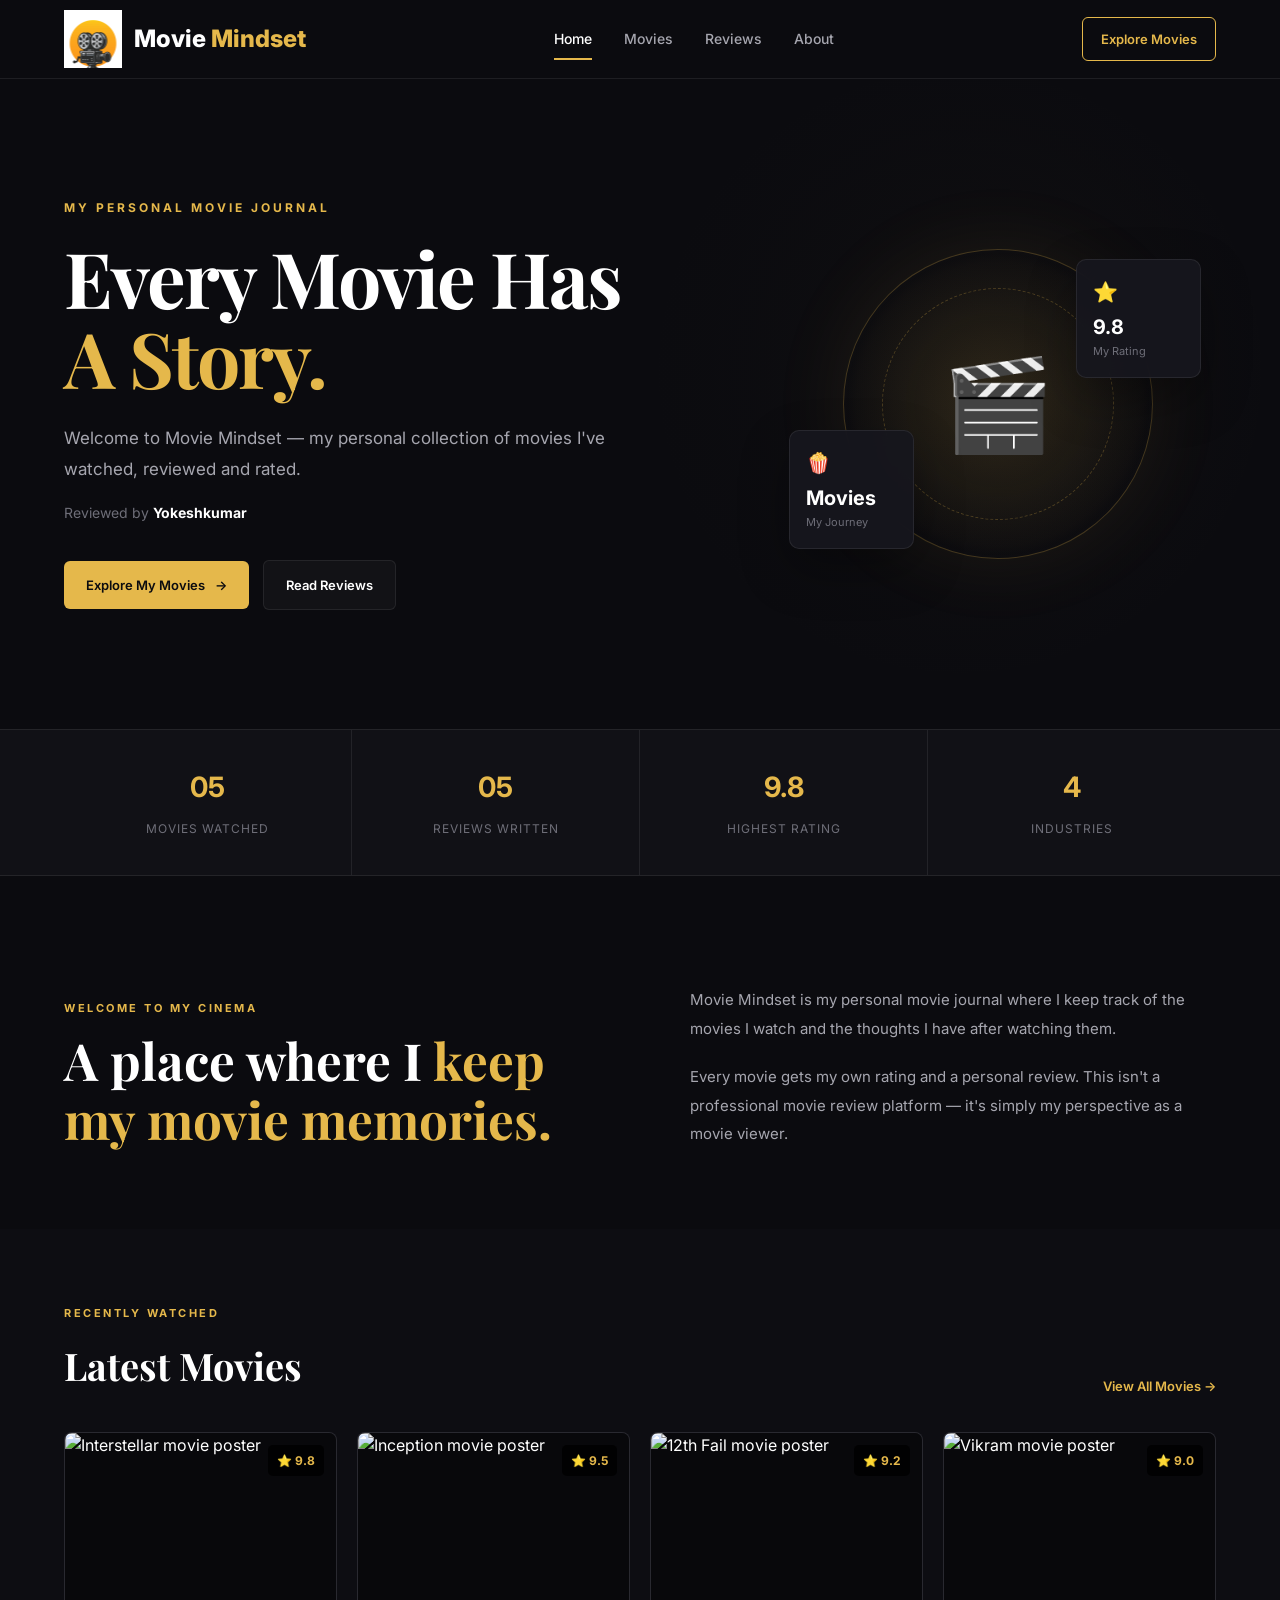
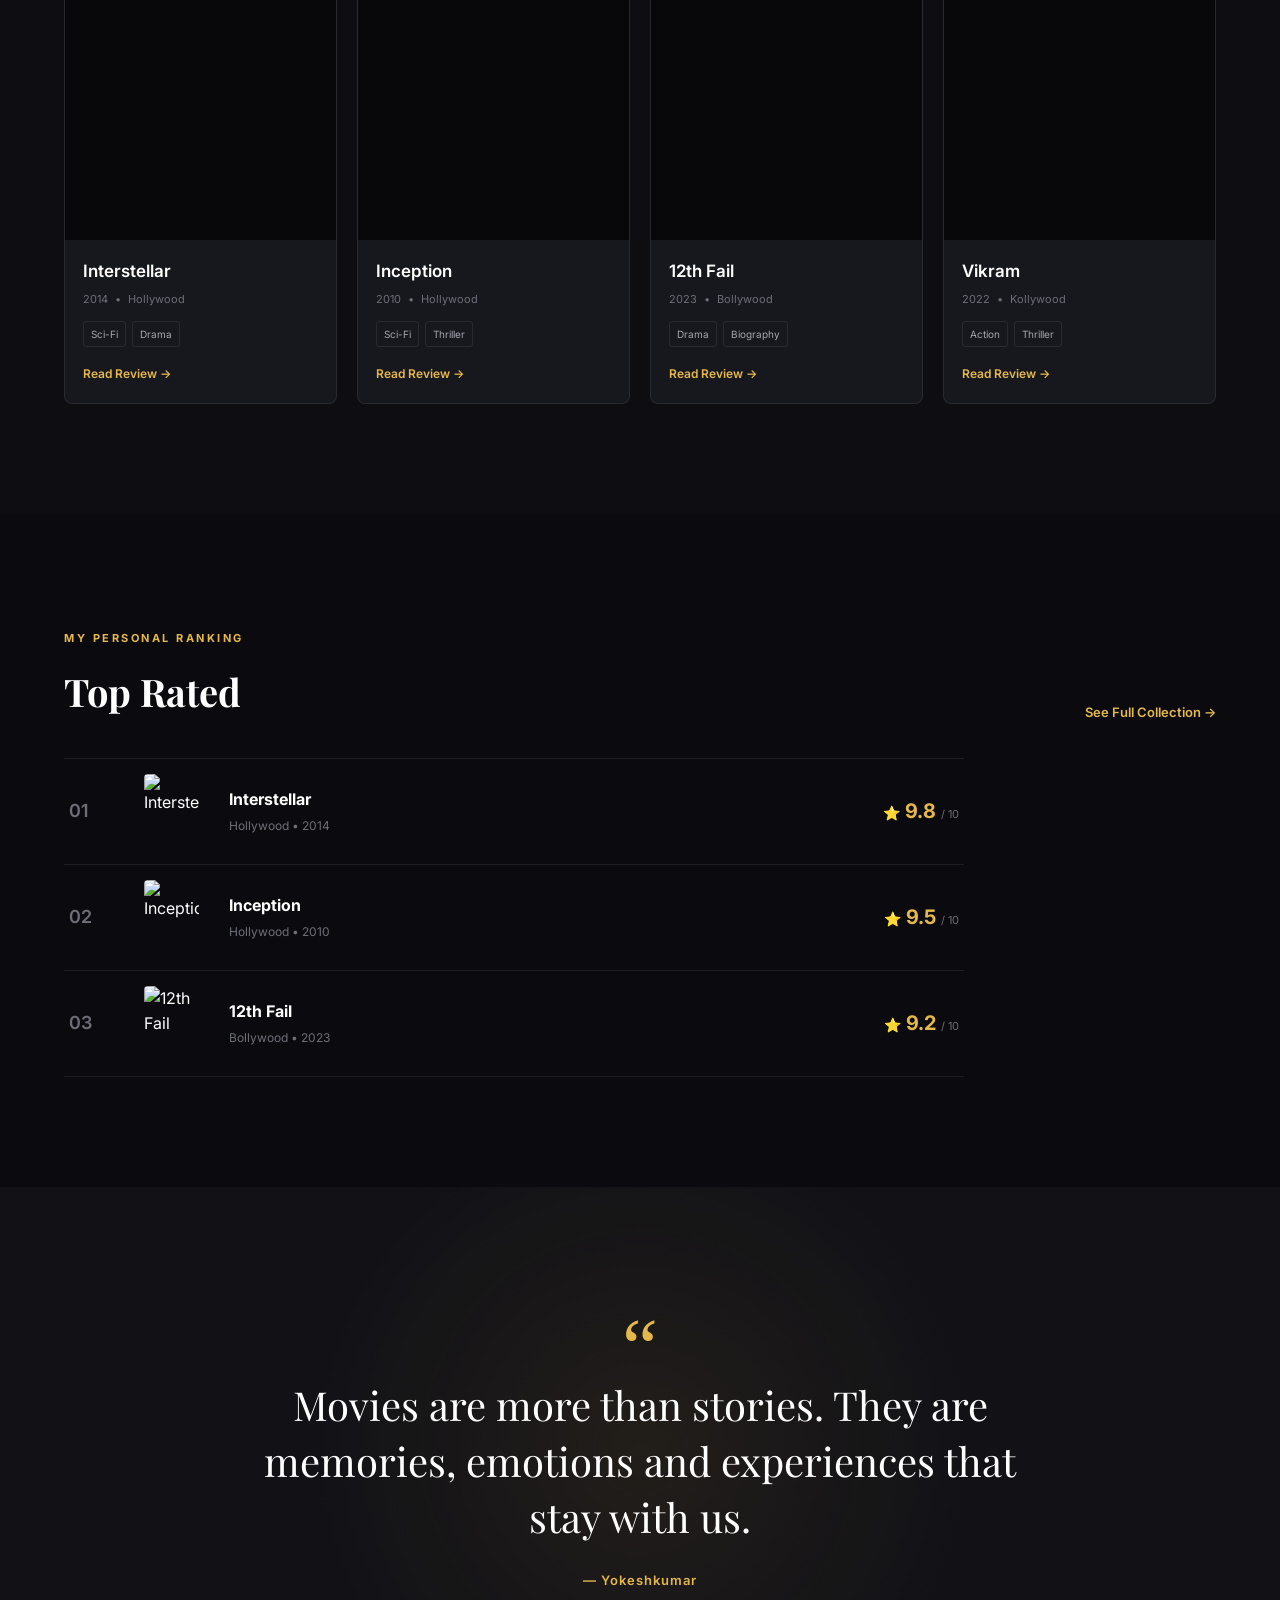
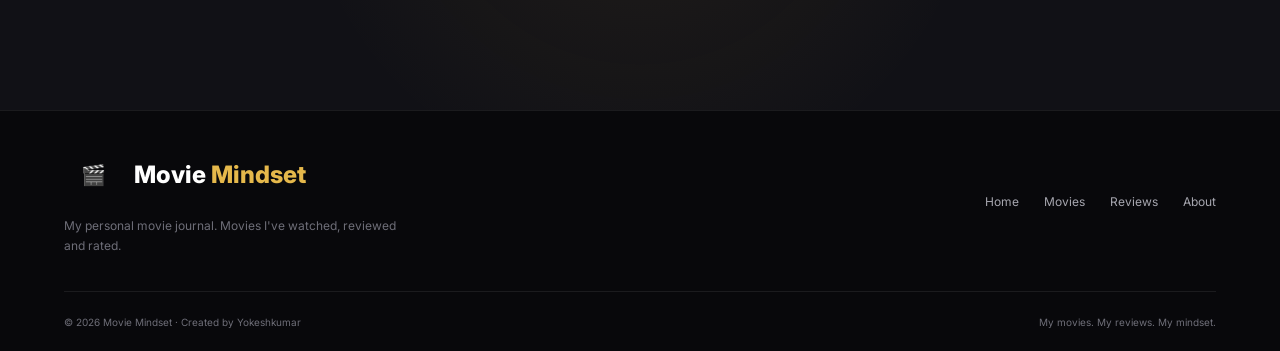
==== index.html @ 45a052f9 "VERSION 1 : Commit for first five movies and intial setup vikram Baahubali: The Beginning 12th-fail " ====
<!doctype html>
<html lang="en">
  <head>
    <meta charset="UTF-8" />
    <meta name="viewport" content="width=device-width, initial-scale=1.0" />

    <title>Movie Mindset | Yokeshkumar</title>

    <meta
      name="description"
      content="Movie Mindset - A personal movie journal by Yokeshkumar featuring watched movies, personal reviews and ratings."
    />

    <!-- Google Font -->
    <link rel="preconnect" href="https://fonts.googleapis.com" />
    <link rel="preconnect" href="https://fonts.gstatic.com" crossorigin />

    <link
      href="https://fonts.googleapis.com/css2?family=Inter:wght@400;500;600;700;800&family=Playfair+Display:wght@500;600;700&display=swap"
      rel="stylesheet"
    />

    <!-- Main CSS -->
    <link rel="stylesheet" href="css/style.css" />
  </head>

  <body>
    <!-- =========================
         HEADER / NAVIGATION
    ========================== -->

    <header class="site-header">
      <div class="container nav-container">
        <a href="index.html" class="logo">
          <span class="logo-icon">
            <img
              src="images/logo/movie-mindset-logo.png"
              alt="Movie Mindset Logo"
            />
          </span>

          <span class="logo-text"> Movie <span>Mindset</span> </span>
        </a>

        <nav class="main-nav">
          <a href="index.html" class="nav-link active"> Home </a>

          <a href="movies.html" class="nav-link"> Movies </a>

          <a href="reviews.html" class="nav-link"> Reviews </a>

          <a href="about.html" class="nav-link"> About </a>
        </nav>

        <a href="movies.html" class="nav-button"> Explore Movies </a>
      </div>
    </header>

    <!-- =========================
         HERO SECTION
    ========================== -->

    <main>
      <section class="hero">
        <div class="hero-background"></div>

        <div class="container hero-container">
          <div class="hero-content">
            <p class="hero-label">MY PERSONAL MOVIE JOURNAL</p>

            <h1>
              Every Movie Has
              <span>A Story.</span>
            </h1>

            <p class="hero-description">
              Welcome to Movie Mindset — my personal collection of movies I've
              watched, reviewed and rated.
            </p>

            <p class="reviewer">
              Reviewed by
              <strong>Yokeshkumar</strong>
            </p>

            <div class="hero-buttons">
              <a href="movies.html" class="btn btn-primary">
                Explore My Movies
                <span>→</span>
              </a>

              <a href="reviews.html" class="btn btn-secondary">
                Read Reviews
              </a>
            </div>
          </div>

          <div class="hero-decoration">
            <div class="film-circle">
              <span>🎬</span>
            </div>

            <div class="floating-card card-one">
              <span>⭐</span>
              <strong>9.8</strong>
              <small>My Rating</small>
            </div>

            <div class="floating-card card-two">
              <span>🍿</span>
              <strong>Movies</strong>
              <small>My Journey</small>
            </div>
          </div>
        </div>
      </section>

      <!-- =========================
             STATS SECTION
        ========================== -->

      <section class="stats-section">
        <div class="container stats-grid">
          <div class="stat-item">
            <span class="stat-number">05</span>
            <span class="stat-label">Movies Watched</span>
          </div>

          <div class="stat-item">
            <span class="stat-number">05</span>
            <span class="stat-label">Reviews Written</span>
          </div>

          <div class="stat-item">
            <span class="stat-number">9.8</span>
            <span class="stat-label">Highest Rating</span>
          </div>

          <div class="stat-item">
            <span class="stat-number">4</span>
            <span class="stat-label">Industries</span>
          </div>
        </div>
      </section>

      <!-- =========================
             INTRODUCTION
        ========================== -->

      <section class="intro-section">
        <div class="container intro-container">
          <div class="section-heading">
            <span class="section-label"> WELCOME TO MY CINEMA </span>

            <h2>
              A place where I
              <span>keep my movie memories.</span>
            </h2>
          </div>

          <div class="intro-text">
            <p>
              Movie Mindset is my personal movie journal where I keep track of
              the movies I watch and the thoughts I have after watching them.
            </p>

            <p>
              Every movie gets my own rating and a personal review. This isn't a
              professional movie review platform — it's simply my perspective as
              a movie viewer.
            </p>
          </div>
        </div>
      </section>

      <!-- =========================
             FEATURED MOVIES
        ========================== -->

      <section class="movies-section">
        <div class="container">
          <div class="section-top">
            <div>
              <span class="section-label"> RECENTLY WATCHED </span>

              <h2>Latest Movies</h2>
            </div>

            <a href="movies.html" class="view-all"> View All Movies → </a>
          </div>

          <div class="movie-grid">
            <!-- Movie 1 -->

            <article class="movie-card">
              <div class="poster-wrapper">
                <img
                  src="images/posters/interstellar.jpg"
                  alt="Interstellar movie poster"
                />

                <div class="rating-badge">⭐ 9.8</div>
              </div>

              <div class="movie-info">
                <h3>Interstellar</h3>

                <div class="movie-meta">
                  <span>2014</span>
                  <span>•</span>
                  <span>Hollywood</span>
                </div>

                <div class="genre-list">
                  <span>Sci-Fi</span>
                  <span>Drama</span>
                </div>

                <a href="movie.html?id=interstellar" class="review-link">
                  Read Review →
                </a>
              </div>
            </article>

            <!-- Movie 2 -->

            <article class="movie-card">
              <div class="poster-wrapper">
                <img
                  src="images/posters/inception.jpg"
                  alt="Inception movie poster"
                />

                <div class="rating-badge">⭐ 9.5</div>
              </div>

              <div class="movie-info">
                <h3>Inception</h3>

                <div class="movie-meta">
                  <span>2010</span>
                  <span>•</span>
                  <span>Hollywood</span>
                </div>

                <div class="genre-list">
                  <span>Sci-Fi</span>
                  <span>Thriller</span>
                </div>

                <a href="movie.html?id=inception" class="review-link">
                  Read Review →
                </a>
              </div>
            </article>

            <!-- Movie 3 -->

            <article class="movie-card">
              <div class="poster-wrapper">
                <img
                  src="images/posters/12th-fail.jpg"
                  alt="12th Fail movie poster"
                />

                <div class="rating-badge">⭐ 9.2</div>
              </div>

              <div class="movie-info">
                <h3>12th Fail</h3>

                <div class="movie-meta">
                  <span>2023</span>
                  <span>•</span>
                  <span>Bollywood</span>
                </div>

                <div class="genre-list">
                  <span>Drama</span>
                  <span>Biography</span>
                </div>

                <a href="movie.html?id=12th-fail" class="review-link">
                  Read Review →
                </a>
              </div>
            </article>

            <!-- Movie 4 -->

            <article class="movie-card">
              <div class="poster-wrapper">
                <img
                  src="images/posters/vikram.jpg"
                  alt="Vikram movie poster"
                />

                <div class="rating-badge">⭐ 9.0</div>
              </div>

              <div class="movie-info">
                <h3>Vikram</h3>

                <div class="movie-meta">
                  <span>2022</span>
                  <span>•</span>
                  <span>Kollywood</span>
                </div>

                <div class="genre-list">
                  <span>Action</span>
                  <span>Thriller</span>
                </div>

                <a href="movie.html?id=vikram" class="review-link">
                  Read Review →
                </a>
              </div>
            </article>
          </div>
        </div>
      </section>

      <!-- =========================
             TOP RATED SECTION
        ========================== -->

      <section class="top-rated-section">
        <div class="container">
          <div class="section-top">
            <div>
              <span class="section-label"> MY PERSONAL RANKING </span>

              <h2>Top Rated</h2>
            </div>

            <a href="movies.html" class="view-all"> See Full Collection → </a>
          </div>

          <div class="ranking-list">
            <div class="ranking-item">
              <span class="rank-number">01</span>

              <img src="images/posters/interstellar.jpg" alt="Interstellar" />

              <div class="ranking-info">
                <h3>Interstellar</h3>

                <p>Hollywood • 2014</p>
              </div>

              <div class="ranking-rating">
                <span>⭐</span>
                <strong>9.8</strong>
                <small>/ 10</small>
              </div>
            </div>

            <div class="ranking-item">
              <span class="rank-number">02</span>

              <img src="images/posters/inception.jpg" alt="Inception" />

              <div class="ranking-info">
                <h3>Inception</h3>

                <p>Hollywood • 2010</p>
              </div>

              <div class="ranking-rating">
                <span>⭐</span>
                <strong>9.5</strong>
                <small>/ 10</small>
              </div>
            </div>

            <div class="ranking-item">
              <span class="rank-number">03</span>

              <img src="images/posters/12th-fail.jpg" alt="12th Fail" />

              <div class="ranking-info">
                <h3>12th Fail</h3>

                <p>Bollywood • 2023</p>
              </div>

              <div class="ranking-rating">
                <span>⭐</span>
                <strong>9.2</strong>
                <small>/ 10</small>
              </div>
            </div>
          </div>
        </div>
      </section>

      <!-- =========================
             QUOTE SECTION
        ========================== -->

      <section class="quote-section">
        <div class="container">
          <div class="quote-content">
            <span class="quote-mark">“</span>

            <blockquote>
              Movies are more than stories. They are memories, emotions and
              experiences that stay with us.
            </blockquote>

            <p>— Yokeshkumar</p>
          </div>
        </div>
      </section>
    </main>

    <!-- =========================
         FOOTER
    ========================== -->

    <footer class="site-footer">
      <div class="container footer-container">
        <div class="footer-brand">
          <a href="index.html" class="logo">
            <span class="logo-icon">🎬</span>

            <span class="logo-text"> Movie <span>Mindset</span> </span>
          </a>

          <p>
            My personal movie journal. Movies I've watched, reviewed and rated.
          </p>
        </div>

        <div class="footer-links">
          <a href="index.html">Home</a>
          <a href="movies.html">Movies</a>
          <a href="reviews.html">Reviews</a>
          <a href="about.html">About</a>
        </div>
      </div>

      <div class="container footer-bottom">
        <p>© 2026 Movie Mindset · Created by Yokeshkumar</p>

        <p>My movies. My reviews. My mindset.</p>
      </div>
    </footer>
  </body>
</html>
---- css/style.css ----
/* =========================================================
   MOVIE MINDSET
   Main Website Styles
========================================================= */


/* =========================================================
   RESET
========================================================= */

* {
    margin: 0;
    padding: 0;
    box-sizing: border-box;
}

html {
    scroll-behavior: smooth;
}

body {
    font-family: "Inter", sans-serif;
    background: #0b0b0f;
    color: #ffffff;
    line-height: 1.6;
}

a {
    text-decoration: none;
    color: inherit;
}

img {
    display: block;
    width: 100%;
}

button,
input {
    font-family: inherit;
}


/* =========================================================
   VARIABLES
========================================================= */

:root {
    --bg-primary: #0b0b0f;
    --bg-secondary: #111116;
    --bg-card: #17171e;

    --text-primary: #ffffff;
    --text-secondary: #a6a6af;
    --text-muted: #6e6e78;

    --accent: #e5b84b;
    --accent-light: #f1cc72;

    --border: rgba(255, 255, 255, 0.08);

    --container: 1180px;

    --transition: 0.3s ease;
}


/* =========================================================
   CONTAINER
========================================================= */

.container {
    width: min(1180px, 90%);
    margin: 0 auto;
}


/* =========================================================
   HEADER
========================================================= */

.site-header {
    position: relative;
    z-index: 100;

    width: 100%;

    background: rgba(11, 11, 15, 0.95);

    border-bottom: 1px solid var(--border);
}

.nav-container {
    min-height: 78px;

    display: flex;
    align-items: center;
    justify-content: space-between;

    gap: 30px;
}

/* =========================
   LOGO
========================= */

.logo {
    display: inline-flex;
    align-items: center;
    gap: 12px;

    font-weight: 800;
    font-size: 20px;
    white-space: nowrap;
    text-decoration: none;
}

.logo-icon {
    width: 58px;
    height: 58px;

    position: relative;
    overflow: hidden;

    display: flex;
    align-items: center;
    justify-content: center;
}

.logo-icon img {
    position: absolute;

    width: 125px;
    height: 125px;

    max-width: none;

    left: 50%;
    top: -25px;

    transform: translateX(-50%);
}

.logo-text {
    font-size: 24px;
    font-weight: 800;
}

.logo-text span {
    color: var(--accent);
}

/* NAVIGATION */

.main-nav {
    display: flex;
    align-items: center;
    gap: 32px;
}

.nav-link {
    position: relative;

    color: var(--text-secondary);

    font-size: 14px;
    font-weight: 500;

    transition: var(--transition);
}

.nav-link:hover,
.nav-link.active {
    color: var(--text-primary);
}

.nav-link.active::after {
    content: "";

    position: absolute;

    left: 0;
    bottom: -10px;

    width: 100%;
    height: 2px;

    background: var(--accent);
}


/* NAV BUTTON */

.nav-button {
    padding: 11px 18px;

    border: 1px solid var(--accent);
    border-radius: 6px;

    color: var(--accent);

    font-size: 13px;
    font-weight: 600;

    transition: var(--transition);
}

.nav-button:hover {
    background: var(--accent);
    color: #0b0b0f;
}


/* =========================================================
   HERO
========================================================= */

.hero {
    position: relative;

    min-height: 650px;

    display: flex;
    align-items: center;

    overflow: hidden;

    background:
        radial-gradient(circle at 75% 45%,
            rgba(229, 184, 75, 0.10),
            transparent 30%),
        #0b0b0f;
}

.hero-background {
    position: absolute;

    inset: 0;

    background-image:
        linear-gradient(90deg,
            #0b0b0f 0%,
            rgba(11, 11, 15, 0.95) 40%,
            rgba(11, 11, 15, 0.65) 100%);

    pointer-events: none;
}

.hero-container {
    position: relative;
    z-index: 2;

    display: grid;
    grid-template-columns: 1.2fr 0.8fr;

    align-items: center;

    gap: 60px;
}


/* HERO CONTENT */

.hero-content {
    max-width: 700px;
}

.hero-label {
    margin-bottom: 20px;

    color: var(--accent);

    font-size: 12px;
    font-weight: 700;

    letter-spacing: 3px;
}

.hero h1 {
    max-width: 700px;

    margin-bottom: 25px;

    font-family: "Playfair Display", serif;

    font-size: clamp(48px, 6vw, 78px);

    line-height: 1.05;

    letter-spacing: -2px;
}

.hero h1 span {
    display: block;
    color: var(--accent);
}

.hero-description {
    max-width: 580px;

    margin-bottom: 18px;

    color: var(--text-secondary);

    font-size: 17px;

    line-height: 1.8;
}

.reviewer {
    margin-bottom: 35px;

    color: var(--text-muted);

    font-size: 14px;
}

.reviewer strong {
    color: var(--text-primary);
}


/* HERO BUTTONS */

.hero-buttons {
    display: flex;
    align-items: center;
    gap: 14px;
}

.btn {
    display: inline-flex;
    align-items: center;
    justify-content: center;

    gap: 10px;

    padding: 14px 22px;

    border-radius: 6px;

    font-size: 13px;
    font-weight: 600;

    transition: var(--transition);
}

.btn-primary {
    background: var(--accent);
    color: #0b0b0f;
}

.btn-primary:hover {
    background: var(--accent-light);
    transform: translateY(-2px);
}

.btn-secondary {
    border: 1px solid var(--border);

    color: var(--text-primary);

    background: rgba(255, 255, 255, 0.03);
}

.btn-secondary:hover {
    border-color: var(--accent);
    color: var(--accent);
}


/* =========================================================
   HERO DECORATION
========================================================= */

.hero-decoration {
    position: relative;

    height: 420px;

    display: flex;
    align-items: center;
    justify-content: center;
}

.film-circle {
    width: 310px;
    height: 310px;

    display: flex;
    align-items: center;
    justify-content: center;

    border: 1px solid rgba(229, 184, 75, 0.25);

    border-radius: 50%;

    background:
        radial-gradient(circle,
            rgba(229, 184, 75, 0.15),
            rgba(229, 184, 75, 0.02) 65%,
            transparent 70%);

    box-shadow:
        0 0 80px rgba(229, 184, 75, 0.08);
}

.film-circle::before {
    content: "";

    position: absolute;

    width: 230px;
    height: 230px;

    border: 1px dashed rgba(229, 184, 75, 0.25);

    border-radius: 50%;
}

.film-circle span {
    font-size: 90px;
}


/* FLOATING CARDS */

.floating-card {
    position: absolute;

    min-width: 125px;

    padding: 16px;

    display: flex;
    flex-direction: column;

    border: 1px solid var(--border);

    border-radius: 10px;

    background: rgba(23, 23, 30, 0.9);

    backdrop-filter: blur(10px);

    box-shadow: 0 20px 50px rgba(0, 0, 0, 0.3);
}

.floating-card span {
    font-size: 20px;
}

.floating-card strong {
    margin-top: 3px;

    font-size: 20px;
}

.floating-card small {
    color: var(--text-muted);

    font-size: 11px;
}

.card-one {
    top: 65px;
    right: 15px;
}

.card-two {
    bottom: 65px;
    left: 10px;
}


/* =========================================================
   STATS
========================================================= */

.stats-section {
    border-top: 1px solid var(--border);
    border-bottom: 1px solid var(--border);

    background: var(--bg-secondary);
}

.stats-grid {
    display: grid;

    grid-template-columns: repeat(4, 1fr);
}

.stat-item {
    padding: 35px 20px;

    text-align: center;

    border-right: 1px solid var(--border);
}

.stat-item:last-child {
    border-right: none;
}

.stat-number {
    display: block;

    margin-bottom: 5px;

    color: var(--accent);

    font-size: 28px;
    font-weight: 700;
}

.stat-label {
    color: var(--text-muted);

    font-size: 12px;
    text-transform: uppercase;

    letter-spacing: 1px;
}


/* =========================================================
   INTRO SECTION
========================================================= */

.intro-section {
    padding: 110px 0 80px;
}

.intro-container {
    display: grid;

    grid-template-columns: 1fr 1fr;

    gap: 100px;

    align-items: end;
}

.section-label {
    display: inline-block;

    margin-bottom: 14px;

    color: var(--accent);

    font-size: 11px;
    font-weight: 700;

    letter-spacing: 2.5px;
}

.section-heading h2 {
    max-width: 550px;

    font-family: "Playfair Display", serif;

    font-size: clamp(35px, 4vw, 52px);

    line-height: 1.15;
}

.section-heading h2 span {
    color: var(--accent);
}

.intro-text {
    color: var(--text-secondary);

    font-size: 15px;
    line-height: 1.9;
}

.intro-text p+p {
    margin-top: 20px;
}


/* =========================================================
   MOVIES SECTION
========================================================= */

.movies-section {
    padding: 70px 0 110px;

    background: #0d0d12;
}

.section-top {
    margin-bottom: 35px;

    display: flex;
    align-items: end;
    justify-content: space-between;

    gap: 30px;
}

.section-top h2 {
    font-family: "Playfair Display", serif;

    font-size: 38px;
}

.view-all {
    color: var(--accent);

    font-size: 13px;
    font-weight: 600;

    transition: var(--transition);
}

.view-all:hover {
    color: var(--accent-light);
}


/* MOVIE GRID */

.movie-grid {
    display: grid;

    grid-template-columns: repeat(4, 1fr);

    gap: 20px;
}


/* MOVIE CARD */

.movie-card {
    overflow: hidden;

    border: 1px solid var(--border);

    border-radius: 8px;

    background: var(--bg-card);

    transition: var(--transition);
}

.movie-card:hover {
    transform: translateY(-6px);

    border-color: rgba(229, 184, 75, 0.3);

    box-shadow: 0 20px 40px rgba(0, 0, 0, 0.25);
}


/* POSTER */

.poster-wrapper {
    position: relative;

    aspect-ratio: 2 / 3;

    overflow: hidden;

    background: #08080b;
}

.poster-wrapper img {
    width: 100%;
    height: 100%;

    object-fit: cover;

    transition: transform 0.5s ease;
}

.movie-card:hover .poster-wrapper img {
    transform: scale(1.04);
}


/* RATING */

.rating-badge {
    position: absolute;

    top: 12px;
    right: 12px;

    padding: 6px 9px;

    border-radius: 5px;

    background: rgba(0, 0, 0, 0.8);

    color: var(--accent);

    font-size: 12px;
    font-weight: 700;

    backdrop-filter: blur(5px);
}


/* MOVIE INFO */

.movie-info {
    padding: 18px;
}

.movie-info h3 {
    margin-bottom: 6px;

    font-size: 17px;
    font-weight: 600;
}

.movie-meta {
    display: flex;
    gap: 7px;

    color: var(--text-muted);

    font-size: 11px;
}

.genre-list {
    display: flex;

    gap: 6px;

    margin-top: 12px;
}

.genre-list span {
    padding: 4px 7px;

    border: 1px solid var(--border);

    border-radius: 3px;

    color: var(--text-secondary);

    font-size: 10px;
}

.review-link {
    display: inline-block;

    margin-top: 17px;

    color: var(--accent);

    font-size: 12px;
    font-weight: 600;
}

.review-link:hover {
    color: var(--accent-light);
}


/* =========================================================
   TOP RATED
========================================================= */

.top-rated-section {
    padding: 110px 0;

    background: var(--bg-primary);
}

.ranking-list {
    max-width: 900px;

    border-top: 1px solid var(--border);
}

.ranking-item {
    min-height: 105px;

    display: grid;

    grid-template-columns: 55px 65px 1fr auto;

    align-items: center;

    gap: 20px;

    padding: 15px 5px;

    border-bottom: 1px solid var(--border);

    transition: var(--transition);
}

.ranking-item:hover {
    background: rgba(255, 255, 255, 0.025);
}

.rank-number {
    color: var(--text-muted);

    font-size: 18px;
    font-weight: 600;
}

.ranking-item img {
    width: 55px;
    height: 75px;

    object-fit: cover;

    border-radius: 4px;
}

.ranking-info h3 {
    margin-bottom: 4px;

    font-size: 16px;
}

.ranking-info p {
    color: var(--text-muted);

    font-size: 12px;
}

.ranking-rating {
    display: flex;
    align-items: baseline;

    gap: 5px;
}

.ranking-rating span {
    font-size: 14px;
}

.ranking-rating strong {
    color: var(--accent);

    font-size: 20px;
}

.ranking-rating small {
    color: var(--text-muted);

    font-size: 11px;
}


/* =========================================================
   QUOTE
========================================================= */

.quote-section {
    padding: 120px 0;

    background:
        radial-gradient(circle at center,
            rgba(229, 184, 75, 0.08),
            transparent 50%),
        var(--bg-secondary);
}

.quote-content {
    max-width: 800px;

    margin: 0 auto;

    text-align: center;
}

.quote-mark {
    display: block;

    margin-bottom: -10px;

    color: var(--accent);

    font-family: Georgia, serif;

    font-size: 80px;

    line-height: 1;
}

.quote-content blockquote {
    font-family: "Playfair Display", serif;

    font-size: clamp(25px, 4vw, 40px);

    line-height: 1.4;
}

.quote-content p {
    margin-top: 25px;

    color: var(--accent);

    font-size: 13px;
    font-weight: 600;

    letter-spacing: 1px;
}


/* =========================================================
   FOOTER
========================================================= */

.site-footer {
    background: #08080b;

    border-top: 1px solid var(--border);
}

.footer-container {
    min-height: 180px;

    display: flex;

    align-items: center;
    justify-content: space-between;

    gap: 50px;
}

.footer-brand {
    max-width: 350px;
}

.footer-brand p {
    margin-top: 12px;

    color: var(--text-muted);

    font-size: 12px;
    line-height: 1.7;
}

.footer-links {
    display: flex;

    gap: 25px;
}

.footer-links a {
    color: var(--text-secondary);

    font-size: 12px;

    transition: var(--transition);
}

.footer-links a:hover {
    color: var(--accent);
}

.footer-bottom {
    min-height: 60px;

    display: flex;
    align-items: center;
    justify-content: space-between;

    border-top: 1px solid var(--border);

    color: var(--text-muted);

    font-size: 10px;
}


/* =========================================================
   SELECTION
========================================================= */

::selection {
    background: var(--accent);
    color: #0b0b0f;
}


/* =========================================================
   SCROLLBAR
========================================================= */

::-webkit-scrollbar {
    width: 8px;
}

::-webkit-scrollbar-track {
    background: #08080b;
}

::-webkit-scrollbar-thumb {
    background: #33333b;
    border-radius: 10px;
}

::-webkit-scrollbar-thumb:hover {
    background: var(--accent);
}

/* =========================================================
   MOVIES PAGE
========================================================= */

.page-hero {
    padding: 110px 0 80px;

    background:
        radial-gradient(circle at 80% 30%,
            rgba(229, 184, 75, 0.08),
            transparent 35%),
        var(--bg-primary);

    border-bottom: 1px solid var(--border);
}

.page-hero h1 {
    margin-bottom: 20px;

    font-family: "Playfair Display", serif;

    font-size: clamp(45px, 6vw, 70px);

    line-height: 1.1;
}

.page-hero h1 span {
    color: var(--accent);
}

.page-hero p {
    max-width: 600px;

    color: var(--text-secondary);

    font-size: 16px;
}


/* =========================================================
   MOVIE COLLECTION
========================================================= */

.movie-collection {
    padding: 70px 0 120px;

    background: #0d0d12;
}


/* =========================================================
   CONTROLS
========================================================= */

.movie-controls {
    display: flex;
    flex-direction: column;

    gap: 30px;

    margin-bottom: 45px;
}


/* SEARCH */

.search-box {
    position: relative;

    max-width: 600px;
}

.search-box input {
    width: 100%;

    height: 52px;

    padding: 0 20px 0 50px;

    border: 1px solid var(--border);
    border-radius: 7px;

    outline: none;

    background: var(--bg-card);

    color: var(--text-primary);

    font-size: 14px;

    transition: var(--transition);
}

.search-box input::placeholder {
    color: var(--text-muted);
}

.search-box input:focus {
    border-color: rgba(229, 184, 75, 0.5);

    box-shadow:
        0 0 0 3px rgba(229, 184, 75, 0.05);
}

.search-icon {
    position: absolute;

    left: 18px;
    top: 50%;

    transform: translateY(-50%);

    color: var(--text-muted);

    font-size: 23px;

    pointer-events: none;
}


/* =========================================================
   FILTER
========================================================= */

.filter-section {
    display: flex;
    flex-direction: column;

    gap: 12px;
}

.filter-label {
    color: var(--text-muted);

    font-size: 11px;
    font-weight: 600;

    letter-spacing: 1.5px;

    text-transform: uppercase;
}

.filter-buttons {
    display: flex;
    flex-wrap: wrap;

    gap: 8px;
}

.filter-btn {
    padding: 9px 15px;

    border: 1px solid var(--border);
    border-radius: 5px;

    outline: none;

    background: transparent;

    color: var(--text-secondary);

    font-size: 12px;

    cursor: pointer;

    transition: var(--transition);
}

.filter-btn:hover {
    border-color: rgba(229, 184, 75, 0.4);

    color: var(--accent);
}

.filter-btn.active {
    border-color: var(--accent);

    background: var(--accent);

    color: #0b0b0f;
}


/* =========================================================
   RESULTS HEADER
========================================================= */

.results-header {
    display: flex;

    align-items: center;
    justify-content: space-between;

    gap: 20px;

    margin-bottom: 25px;

    padding-bottom: 15px;

    border-bottom: 1px solid var(--border);
}

.results-header p {
    color: var(--text-muted);

    font-size: 12px;
}

.results-header select {
    padding: 9px 30px 9px 12px;

    border: 1px solid var(--border);
    border-radius: 5px;

    outline: none;

    background: var(--bg-card);

    color: var(--text-secondary);

    font-size: 11px;

    cursor: pointer;
}

.results-header select:focus {
    border-color: var(--accent);
}


/* =========================================================
   COLLECTION GRID
========================================================= */

.collection-grid {
    grid-template-columns: repeat(4, 1fr);
}


/* =========================================================
   NO RESULTS
========================================================= */

.no-results {
    padding: 100px 20px;

    text-align: center;
}

.no-results-icon {
    margin-bottom: 15px;

    font-size: 50px;
}

.no-results h2 {
    margin-bottom: 8px;

    font-family: "Playfair Display", serif;

    font-size: 30px;
}

.no-results p {
    color: var(--text-muted);

    font-size: 13px;
}


/* =========================================================
   LOADING ERROR
========================================================= */

.loading-error {
    grid-column: 1 / -1;

    padding: 80px 20px;

    text-align: center;
}

.loading-error h2 {
    margin-bottom: 10px;

    font-family: "Playfair Display", serif;
}

.loading-error p {
    color: var(--text-muted);

    font-size: 13px;
}

/* =========================================================
   MOVIE DETAILS PAGE
========================================================= */


/* =========================================================
   DETAILS SECTION
========================================================= */

.movie-details-section {
    padding: 60px 0 110px;

    background: var(--bg-primary);
}


/* =========================================================
   BACK LINK
========================================================= */

.back-link {
    display: inline-flex;

    align-items: center;

    margin-bottom: 45px;

    color: var(--text-muted);

    font-size: 12px;
    font-weight: 500;

    transition: var(--transition);
}

.back-link:hover {
    color: var(--accent);
}


/* =========================================================
   MOVIE DETAIL HERO
========================================================= */

.movie-detail-hero {
    display: grid;

    grid-template-columns: 330px 1fr;

    gap: 70px;

    align-items: center;

    max-width: 1000px;
}


/* =========================================================
   POSTER
========================================================= */

.movie-detail-poster {
    position: relative;

    overflow: hidden;

    aspect-ratio: 2 / 3;

    border-radius: 8px;

    border: 1px solid var(--border);

    background: #08080b;

    box-shadow:
        0 30px 70px rgba(0, 0, 0, 0.4);
}

.movie-detail-poster img {
    width: 100%;
    height: 100%;

    object-fit: cover;
}


/* =========================================================
   MOVIE INFORMATION
========================================================= */

.movie-detail-info h1 {
    margin-bottom: 15px;

    font-family: "Playfair Display", serif;

    font-size: clamp(45px, 6vw, 70px);

    line-height: 1.05;
}

.movie-detail-meta {
    display: flex;

    flex-wrap: wrap;

    gap: 10px;

    margin-bottom: 20px;

    color: var(--text-muted);

    font-size: 12px;
}


/* =========================================================
   GENRES
========================================================= */

.detail-genres {
    display: flex;

    flex-wrap: wrap;

    gap: 7px;

    margin-bottom: 35px;
}

.detail-genres span {
    padding: 6px 10px;

    border: 1px solid var(--border);

    border-radius: 4px;

    color: var(--text-secondary);

    font-size: 10px;
}


/* =========================================================
   MY RATING
========================================================= */

.my-rating {
    display: flex;

    align-items: center;

    gap: 20px;

    margin-bottom: 25px;

    padding: 20px;

    border: 1px solid var(--border);

    border-radius: 7px;

    background: rgba(255, 255, 255, 0.02);
}

.rating-number {
    display: flex;

    align-items: baseline;

    gap: 4px;

    padding-right: 20px;

    border-right: 1px solid var(--border);
}

.rating-number span {
    font-size: 20px;
}

.rating-number strong {
    color: var(--accent);

    font-size: 35px;
}

.rating-number small {
    color: var(--text-muted);

    font-size: 12px;
}

.rating-description {
    display: flex;

    flex-direction: column;

    gap: 2px;
}

.rating-description strong {
    font-size: 13px;
}

.rating-description span {
    color: var(--text-muted);

    font-size: 11px;
}


/* =========================================================
   WATCHED INFO
========================================================= */

.watched-info {
    display: flex;

    align-items: center;

    gap: 8px;

    color: var(--text-muted);

    font-size: 11px;
}

.watched-info strong {
    color: var(--text-secondary);

    font-weight: 500;
}


/* =========================================================
   FULL REVIEW
========================================================= */

.full-review {
    max-width: 900px;

    margin-top: 100px;

    padding-top: 80px;

    border-top: 1px solid var(--border);
}

.review-heading {
    margin-bottom: 40px;
}

.review-heading h2 {
    max-width: 700px;

    font-family: "Playfair Display", serif;

    font-size: clamp(30px, 4vw, 45px);

    line-height: 1.2;
}


/* =========================================================
   REVIEW CONTENT
========================================================= */

.review-content {
    max-width: 800px;
}

.review-content p {
    margin-bottom: 25px;

    color: var(--text-secondary);

    font-size: 16px;

    line-height: 2;
}

.review-content p:first-child::first-letter {
    color: var(--accent);

    font-family: "Playfair Display", serif;

    font-size: 55px;
    font-weight: 700;

    float: left;

    line-height: 0.8;

    margin-right: 7px;
}


/* =========================================================
   VERDICT
========================================================= */

.review-verdict {
    margin-top: 60px;

    padding: 25px;

    display: flex;

    align-items: center;

    justify-content: space-between;

    gap: 30px;

    border: 1px solid rgba(229, 184, 75, 0.2);

    border-radius: 8px;

    background:
        linear-gradient(90deg,
            rgba(229, 184, 75, 0.07),
            rgba(229, 184, 75, 0.01));
}

.review-verdict h3 {
    margin-top: 4px;

    font-family: "Playfair Display", serif;

    font-size: 25px;
}

.verdict-rating {
    display: flex;

    align-items: baseline;

    gap: 5px;
}

.verdict-rating span {
    font-size: 18px;
}

.verdict-rating strong {
    color: var(--accent);

    font-size: 35px;
}

.verdict-rating small {
    color: var(--text-muted);

    font-size: 12px;
}


/* =========================================================
   RELATED MOVIES
========================================================= */

.related-section {
    padding: 100px 0;

    background: #0d0d12;
}

.related-grid {
    grid-template-columns: repeat(4, 1fr);
}


/* =========================================================
   LOADING
========================================================= */

.movie-loading {
    min-height: 400px;

    display: flex;

    flex-direction: column;

    align-items: center;
    justify-content: center;

    gap: 15px;

    color: var(--text-muted);
}

.loading-spinner {
    width: 35px;
    height: 35px;

    border: 2px solid var(--border);

    border-top-color: var(--accent);

    border-radius: 50%;

    animation: spin 0.8s linear infinite;
}

@keyframes spin {

    from {
        transform: rotate(0deg);
    }

    to {
        transform: rotate(360deg);
    }

}


/* =========================================================
   ERROR
========================================================= */

.movie-error {
    min-height: 450px;

    display: flex;

    flex-direction: column;

    align-items: center;
    justify-content: center;

    text-align: center;
}

.error-icon {
    margin-bottom: 15px;

    font-size: 55px;
}

.movie-error h2 {
    margin-bottom: 8px;

    font-family: "Playfair Display", serif;

    font-size: 35px;
}

.movie-error p {
    margin-bottom: 25px;

    color: var(--text-muted);

    font-size: 13px;
}

/* =========================================================
   REVIEWS PAGE
========================================================= */

.reviews-page {
    padding: 70px 0 120px;

    background: #0d0d12;
}


/* =========================================================
   REVIEW CONTROLS
========================================================= */

.review-controls {
    display: flex;

    align-items: center;
    justify-content: space-between;

    gap: 25px;

    margin-bottom: 45px;
}

.review-controls .search-box {
    flex: 1;

    max-width: 600px;
}

.review-controls select {
    min-width: 180px;

    height: 52px;

    padding: 0 15px;

    border: 1px solid var(--border);
    border-radius: 6px;

    outline: none;

    background: var(--bg-card);

    color: var(--text-secondary);

    font-size: 12px;
}


/* =========================================================
   REVIEWS LIST
========================================================= */

.reviews-list {
    display: flex;

    flex-direction: column;

    gap: 20px;
}


/* =========================================================
   REVIEW CARD
========================================================= */

.review-card {
    display: grid;

    grid-template-columns: 180px 1fr;

    gap: 30px;

    padding: 20px;

    border: 1px solid var(--border);

    border-radius: 8px;

    background: var(--bg-card);

    transition: var(--transition);
}

.review-card:hover {
    border-color: rgba(229, 184, 75, 0.3);

    transform: translateY(-2px);
}


/* =========================================================
   REVIEW POSTER
========================================================= */

.review-card-poster {
    aspect-ratio: 2 / 3;

    overflow: hidden;

    border-radius: 5px;

    background: #08080b;
}

.review-card-poster img {
    width: 100%;
    height: 100%;

    object-fit: cover;
}


/* =========================================================
   REVIEW CONTENT
========================================================= */

.review-card-content {
    display: flex;

    flex-direction: column;

    justify-content: center;
}


.review-card-top {
    display: flex;

    align-items: flex-start;
    justify-content: space-between;

    gap: 20px;
}


.review-card-top h2 {
    margin-top: 5px;

    font-family: "Playfair Display", serif;

    font-size: 30px;
}


.review-card-rating {
    display: flex;

    align-items: baseline;

    gap: 3px;

    white-space: nowrap;
}


.review-card-rating strong {
    color: var(--accent);

    font-size: 28px;
}


.review-card-rating span {
    color: var(--text-muted);

    font-size: 11px;
}


/* =========================================================
   META
========================================================= */

.review-card-meta {
    display: flex;

    flex-wrap: wrap;

    gap: 8px;

    margin: 10px 0 20px;

    color: var(--text-muted);

    font-size: 11px;
}


/* =========================================================
   PREVIEW
========================================================= */

.review-preview {
    max-width: 750px;

    color: var(--text-secondary);

    font-size: 14px;

    line-height: 1.8;

    display: -webkit-box;

    -webkit-box-orient: vertical;

    overflow: hidden;
}


/* =========================================================
   BOTTOM
========================================================= */

.review-card-bottom {
    display: flex;

    align-items: center;
    justify-content: space-between;

    gap: 20px;

    margin-top: 25px;

    padding-top: 18px;

    border-top: 1px solid var(--border);
}


.watched-date {
    color: var(--text-muted);

    font-size: 10px;
}

/* =========================================================
   ABOUT PAGE
========================================================= */

.about-page {
    padding: 100px 0;

    background: var(--bg-primary);
}


/* =========================================================
   ABOUT HERO
========================================================= */

.about-hero {
    display: grid;

    grid-template-columns: 1fr 1.2fr;

    gap: 80px;

    align-items: center;

    padding-bottom: 100px;

    border-bottom: 1px solid var(--border);
}


/* PROFILE */

.about-profile {
    text-align: center;
}


.profile-image {
    width: 220px;
    height: 220px;

    margin: 0 auto 30px;

    overflow: hidden;

    border-radius: 50%;

    border: 1px solid var(--border);
}

.profile-image img {
    width: 100%;
    height: 100%;

    object-fit: cover;
}


.about-profile h1 {
    margin-top: 12px;

    font-family: "Playfair Display", serif;

    font-size: clamp(40px, 5vw, 58px);

    line-height: 1.1;
}


.about-profile h1 span {
    color: var(--accent);
}


/* INTRO */

.about-intro {
    max-width: 650px;
}


.about-intro p {
    margin-bottom: 25px;

    color: var(--text-secondary);

    font-size: 15px;

    line-height: 1.9;
}


.about-intro .about-lead {
    color: var(--text-primary);

    font-family: "Playfair Display", serif;

    font-size: 25px;

    line-height: 1.5;
}


/* =========================================================
   PHILOSOPHY
========================================================= */

.about-philosophy {
    max-width: 800px;

    padding: 100px 0;
}


.about-philosophy h2 {
    margin: 12px 0 25px;

    font-family: "Playfair Display", serif;

    font-size: clamp(35px, 5vw, 55px);

    line-height: 1.2;
}


.about-philosophy h2 span {
    color: var(--accent);
}


.about-philosophy p {
    max-width: 650px;

    margin-bottom: 15px;

    color: var(--text-secondary);

    font-size: 14px;

    line-height: 1.8;
}


/* =========================================================
   RATING GUIDE
========================================================= */

.rating-guide {
    padding: 80px 0;

    border-top: 1px solid var(--border);

    border-bottom: 1px solid var(--border);
}


.rating-scale {
    display: grid;

    grid-template-columns:
        repeat(5, 1fr);

    gap: 10px;

    margin-top: 35px;
}


.rating-item {
    display: flex;

    flex-direction: column;

    gap: 8px;

    padding: 25px 15px;

    border: 1px solid var(--border);

    border-radius: 6px;

    background: var(--bg-card);
}


.rating-item strong {
    color: var(--accent);

    font-size: 18px;
}


.rating-item span {
    color: var(--text-muted);

    font-size: 10px;

    text-transform: uppercase;

    letter-spacing: 1px;
}


/* =========================================================
   QUOTE
========================================================= */

.about-quote {
    max-width: 750px;

    margin: 100px auto 0;

    text-align: center;
}


.about-quote>span {
    display: block;

    height: 30px;

    color: var(--accent);

    font-family: "Playfair Display", serif;

    font-size: 60px;

    line-height: 1;
}


.about-quote blockquote {
    margin: 20px 0;

    font-family: "Playfair Display", serif;

    font-size: clamp(25px, 4vw, 40px);

    line-height: 1.4;
}


.about-quote small {
    color: var(--text-muted);

    font-size: 11px;
}
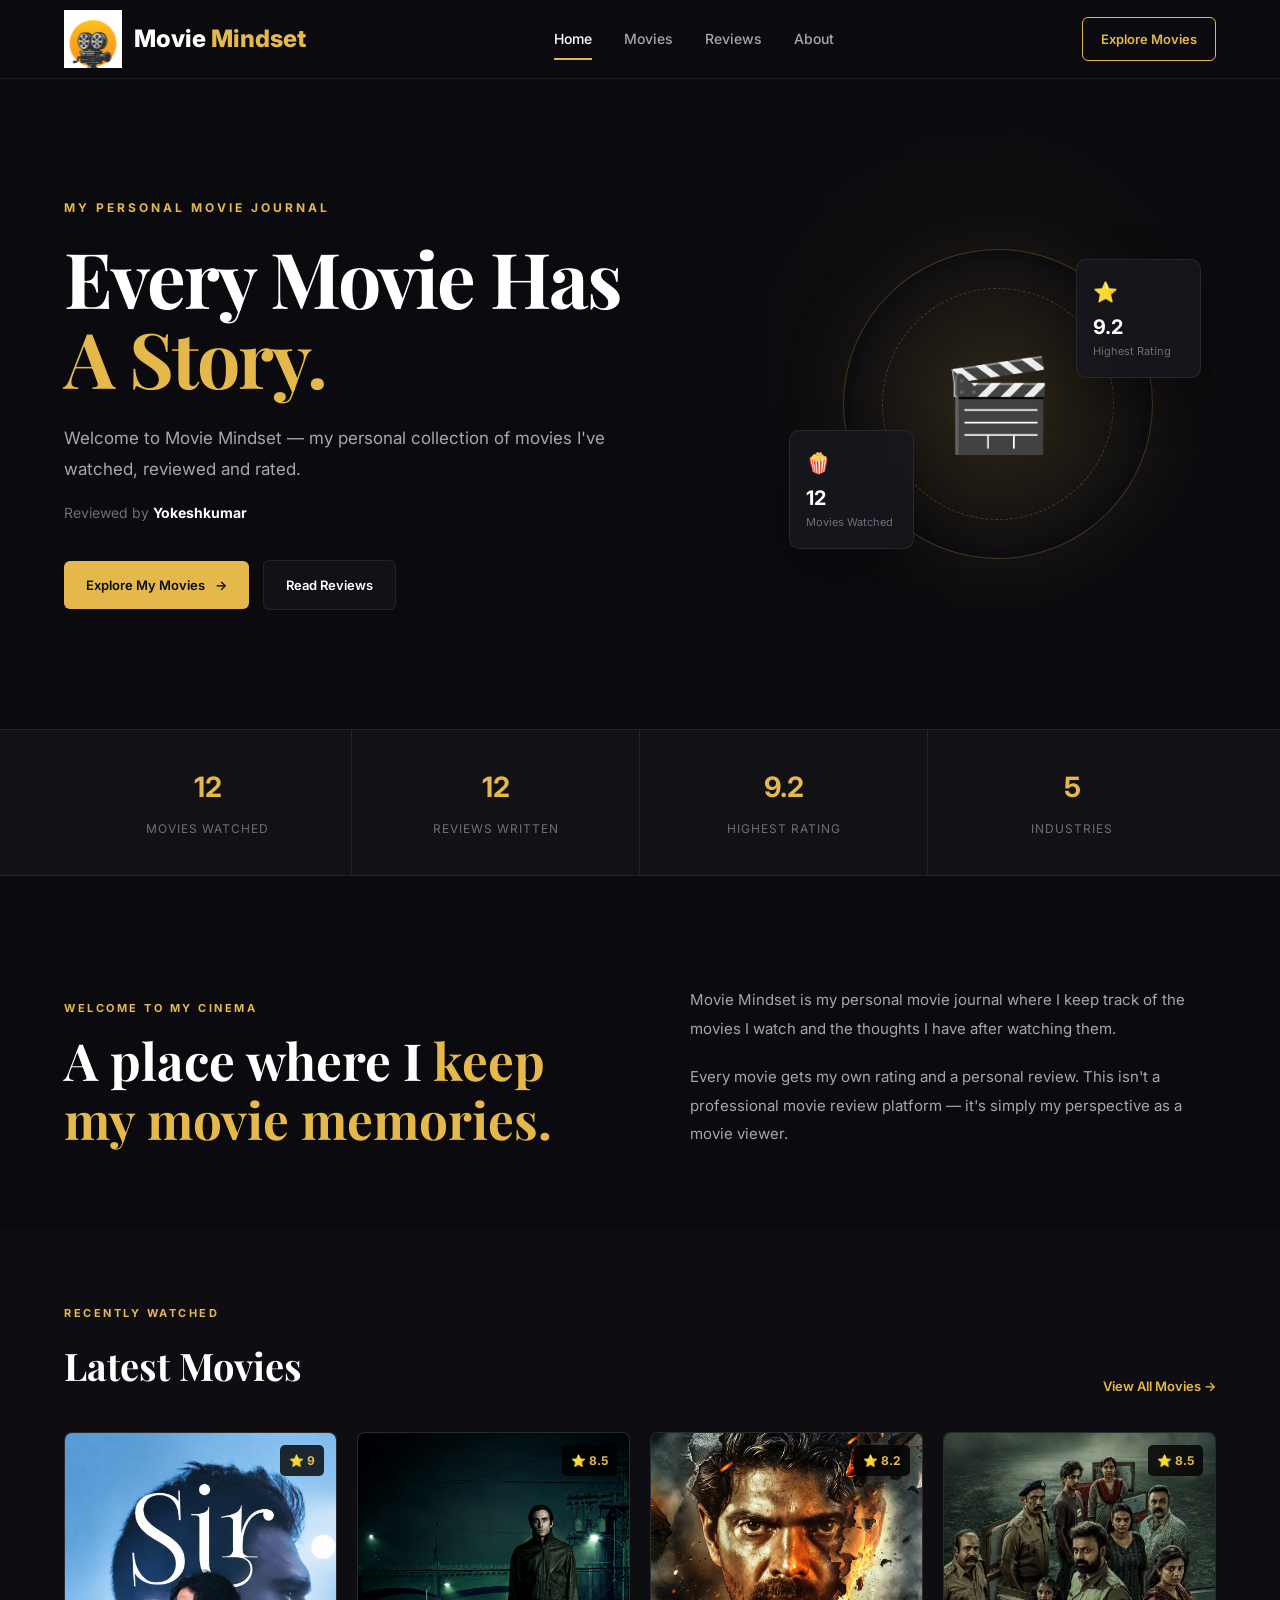
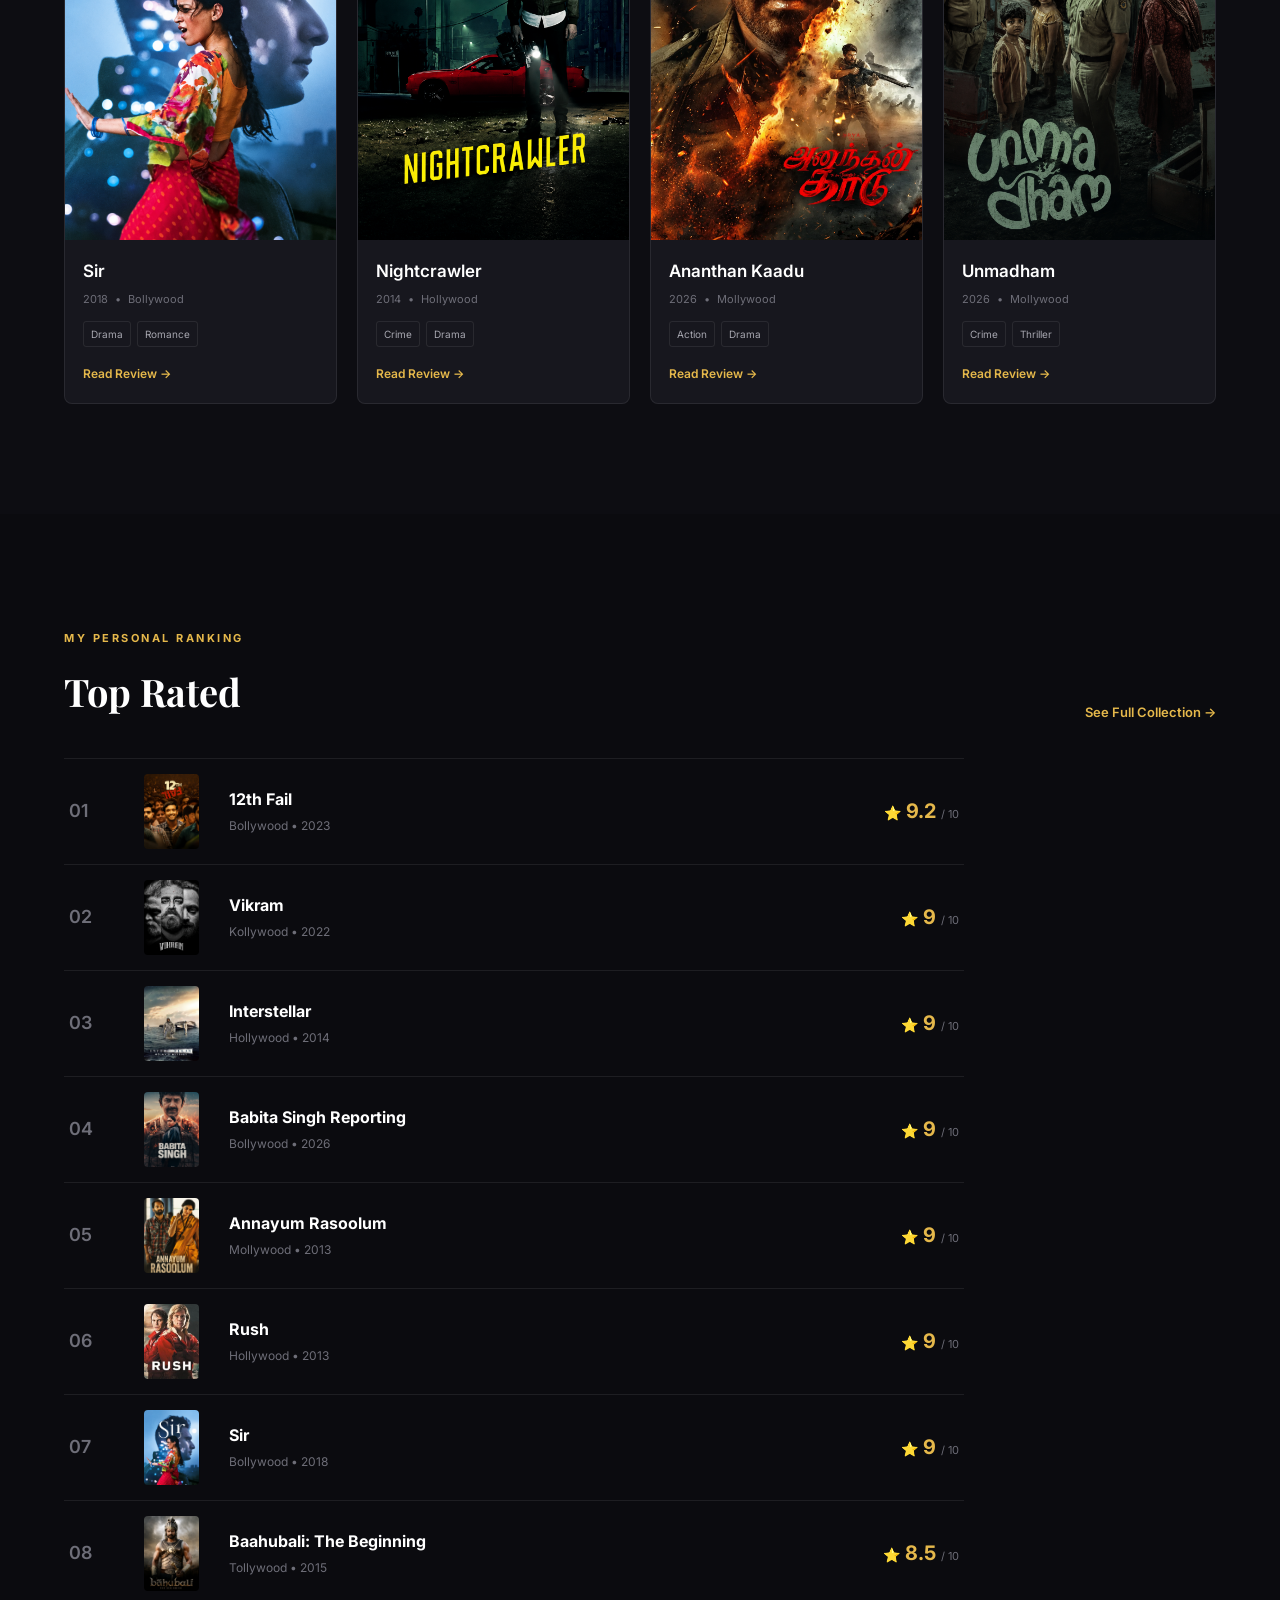
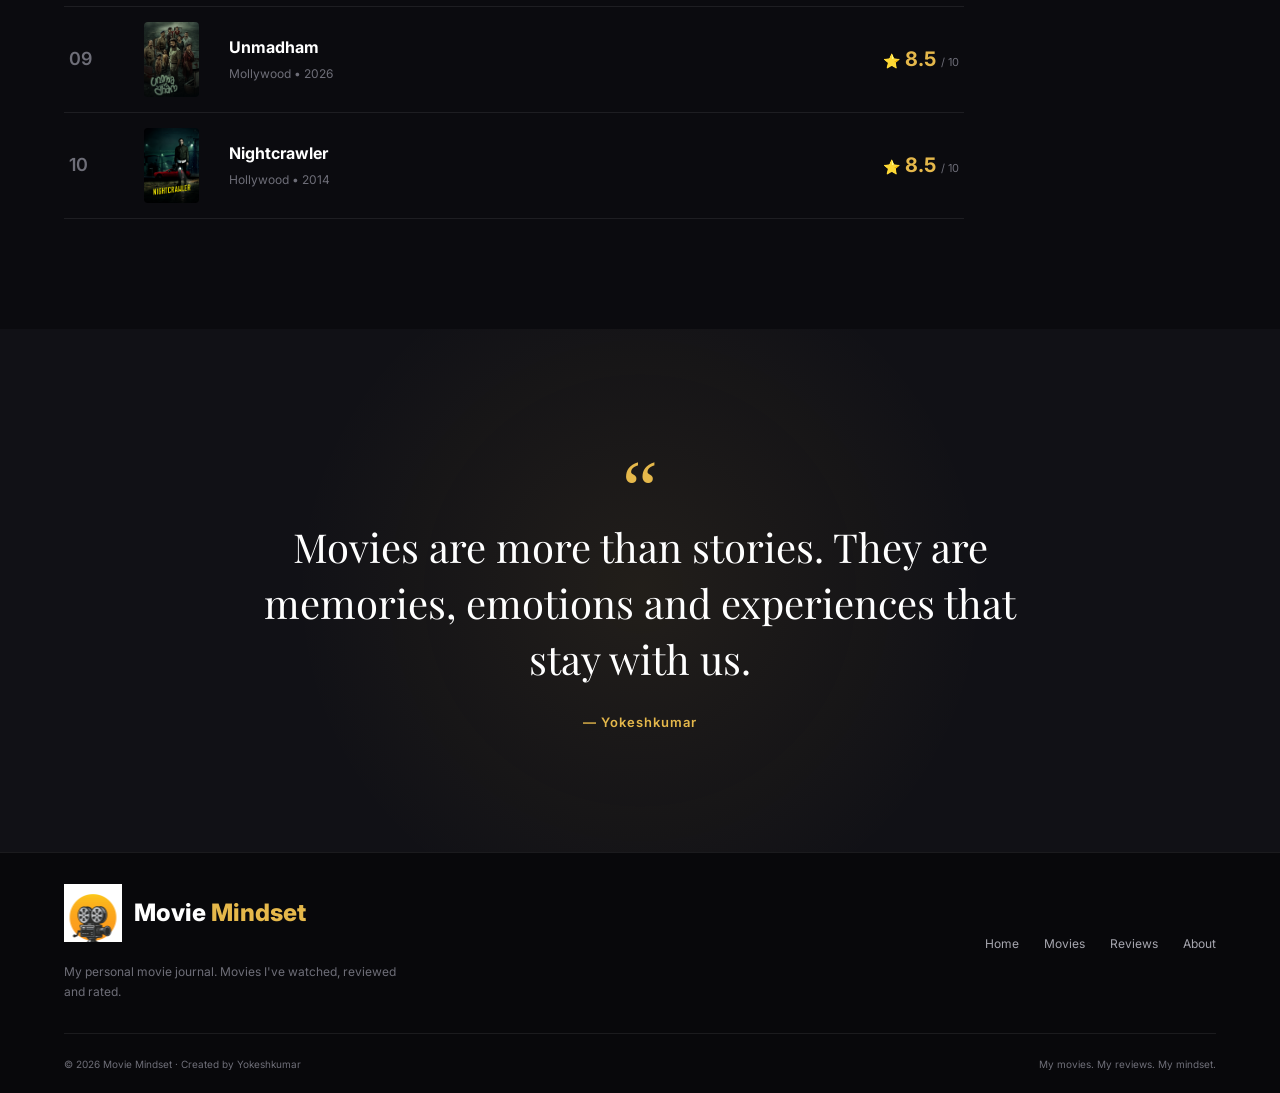
==== commit 0560047f: "VERSION 2 : Commit for 4 movies" ====
--- a/index.html
+++ b/index.html
@@ -2,6 +2,7 @@
 <html lang="en">
   <head>
     <meta charset="UTF-8" />
+
     <meta name="viewport" content="width=device-width, initial-scale=1.0" />
 
     <title>Movie Mindset | Yokeshkumar</title>
@@ -11,7 +12,7 @@
       content="Movie Mindset - A personal movie journal by Yokeshkumar featuring watched movies, personal reviews and ratings."
     />
 
-    <!-- Google Font -->
+    <!-- Google Fonts -->
     <link rel="preconnect" href="https://fonts.googleapis.com" />
     <link rel="preconnect" href="https://fonts.gstatic.com" crossorigin />
 
@@ -20,8 +21,9 @@
       rel="stylesheet"
     />
 
-    <!-- Main CSS -->
+    <!-- CSS -->
     <link rel="stylesheet" href="css/style.css" />
+    <link rel="stylesheet" href="css/responsive.css" />
   </head>
 
   <body>
@@ -57,10 +59,14 @@
     </header>
 
     <!-- =========================
-         HERO SECTION
+         MAIN CONTENT
     ========================== -->
 
     <main>
+      <!-- =========================
+           HERO SECTION
+      ========================== -->
+
       <section class="hero">
         <div class="hero-background"></div>
 
@@ -95,6 +101,8 @@
             </div>
           </div>
 
+          <!-- HERO DECORATION -->
+
           <div class="hero-decoration">
             <div class="film-circle">
               <span>🎬</span>
@@ -102,50 +110,58 @@
 
             <div class="floating-card card-one">
               <span>⭐</span>
-              <strong>9.8</strong>
-              <small>My Rating</small>
+
+              <strong id="heroHighestRating"> -- </strong>
+
+              <small> Highest Rating </small>
             </div>
 
             <div class="floating-card card-two">
               <span>🍿</span>
-              <strong>Movies</strong>
-              <small>My Journey</small>
-            </div>
-          </div>
-        </div>
-      </section>
-
-      <!-- =========================
-             STATS SECTION
-        ========================== -->
+
+              <strong id="heroMovieCount"> -- </strong>
+
+              <small> Movies Watched </small>
+            </div>
+          </div>
+        </div>
+      </section>
+
+      <!-- =========================
+           STATS SECTION
+      ========================== -->
 
       <section class="stats-section">
         <div class="container stats-grid">
           <div class="stat-item">
-            <span class="stat-number">05</span>
-            <span class="stat-label">Movies Watched</span>
+            <span class="stat-number" id="moviesCount"> 00 </span>
+
+            <span class="stat-label"> Movies Watched </span>
           </div>
 
           <div class="stat-item">
-            <span class="stat-number">05</span>
-            <span class="stat-label">Reviews Written</span>
+            <span class="stat-number" id="reviewsCount"> 00 </span>
+
+            <span class="stat-label"> Reviews Written </span>
           </div>
 
           <div class="stat-item">
-            <span class="stat-number">9.8</span>
-            <span class="stat-label">Highest Rating</span>
+            <span class="stat-number" id="highestRating"> 0 </span>
+
+            <span class="stat-label"> Highest Rating </span>
           </div>
 
           <div class="stat-item">
-            <span class="stat-number">4</span>
-            <span class="stat-label">Industries</span>
-          </div>
-        </div>
-      </section>
-
-      <!-- =========================
-             INTRODUCTION
-        ========================== -->
+            <span class="stat-number" id="industriesCount"> 0 </span>
+
+            <span class="stat-label"> Industries </span>
+          </div>
+        </div>
+      </section>
+
+      <!-- =========================
+           INTRODUCTION
+      ========================== -->
 
       <section class="intro-section">
         <div class="container intro-container">
@@ -174,8 +190,8 @@
       </section>
 
       <!-- =========================
-             FEATURED MOVIES
-        ========================== -->
+           RECENTLY WATCHED
+      ========================== -->
 
       <section class="movies-section">
         <div class="container">
@@ -189,141 +205,15 @@
             <a href="movies.html" class="view-all"> View All Movies → </a>
           </div>
 
-          <div class="movie-grid">
-            <!-- Movie 1 -->
-
-            <article class="movie-card">
-              <div class="poster-wrapper">
-                <img
-                  src="images/posters/interstellar.jpg"
-                  alt="Interstellar movie poster"
-                />
-
-                <div class="rating-badge">⭐ 9.8</div>
-              </div>
-
-              <div class="movie-info">
-                <h3>Interstellar</h3>
-
-                <div class="movie-meta">
-                  <span>2014</span>
-                  <span>•</span>
-                  <span>Hollywood</span>
-                </div>
-
-                <div class="genre-list">
-                  <span>Sci-Fi</span>
-                  <span>Drama</span>
-                </div>
-
-                <a href="movie.html?id=interstellar" class="review-link">
-                  Read Review →
-                </a>
-              </div>
-            </article>
-
-            <!-- Movie 2 -->
-
-            <article class="movie-card">
-              <div class="poster-wrapper">
-                <img
-                  src="images/posters/inception.jpg"
-                  alt="Inception movie poster"
-                />
-
-                <div class="rating-badge">⭐ 9.5</div>
-              </div>
-
-              <div class="movie-info">
-                <h3>Inception</h3>
-
-                <div class="movie-meta">
-                  <span>2010</span>
-                  <span>•</span>
-                  <span>Hollywood</span>
-                </div>
-
-                <div class="genre-list">
-                  <span>Sci-Fi</span>
-                  <span>Thriller</span>
-                </div>
-
-                <a href="movie.html?id=inception" class="review-link">
-                  Read Review →
-                </a>
-              </div>
-            </article>
-
-            <!-- Movie 3 -->
-
-            <article class="movie-card">
-              <div class="poster-wrapper">
-                <img
-                  src="images/posters/12th-fail.jpg"
-                  alt="12th Fail movie poster"
-                />
-
-                <div class="rating-badge">⭐ 9.2</div>
-              </div>
-
-              <div class="movie-info">
-                <h3>12th Fail</h3>
-
-                <div class="movie-meta">
-                  <span>2023</span>
-                  <span>•</span>
-                  <span>Bollywood</span>
-                </div>
-
-                <div class="genre-list">
-                  <span>Drama</span>
-                  <span>Biography</span>
-                </div>
-
-                <a href="movie.html?id=12th-fail" class="review-link">
-                  Read Review →
-                </a>
-              </div>
-            </article>
-
-            <!-- Movie 4 -->
-
-            <article class="movie-card">
-              <div class="poster-wrapper">
-                <img
-                  src="images/posters/vikram.jpg"
-                  alt="Vikram movie poster"
-                />
-
-                <div class="rating-badge">⭐ 9.0</div>
-              </div>
-
-              <div class="movie-info">
-                <h3>Vikram</h3>
-
-                <div class="movie-meta">
-                  <span>2022</span>
-                  <span>•</span>
-                  <span>Kollywood</span>
-                </div>
-
-                <div class="genre-list">
-                  <span>Action</span>
-                  <span>Thriller</span>
-                </div>
-
-                <a href="movie.html?id=vikram" class="review-link">
-                  Read Review →
-                </a>
-              </div>
-            </article>
-          </div>
-        </div>
-      </section>
-
-      <!-- =========================
-             TOP RATED SECTION
-        ========================== -->
+          <!-- JavaScript will generate movies here -->
+
+          <div class="movie-grid" id="latestMovies"></div>
+        </div>
+      </section>
+
+      <!-- =========================
+           TOP RATED
+      ========================== -->
 
       <section class="top-rated-section">
         <div class="container">
@@ -337,72 +227,20 @@
             <a href="movies.html" class="view-all"> See Full Collection → </a>
           </div>
 
-          <div class="ranking-list">
-            <div class="ranking-item">
-              <span class="rank-number">01</span>
-
-              <img src="images/posters/interstellar.jpg" alt="Interstellar" />
-
-              <div class="ranking-info">
-                <h3>Interstellar</h3>
-
-                <p>Hollywood • 2014</p>
-              </div>
-
-              <div class="ranking-rating">
-                <span>⭐</span>
-                <strong>9.8</strong>
-                <small>/ 10</small>
-              </div>
-            </div>
-
-            <div class="ranking-item">
-              <span class="rank-number">02</span>
-
-              <img src="images/posters/inception.jpg" alt="Inception" />
-
-              <div class="ranking-info">
-                <h3>Inception</h3>
-
-                <p>Hollywood • 2010</p>
-              </div>
-
-              <div class="ranking-rating">
-                <span>⭐</span>
-                <strong>9.5</strong>
-                <small>/ 10</small>
-              </div>
-            </div>
-
-            <div class="ranking-item">
-              <span class="rank-number">03</span>
-
-              <img src="images/posters/12th-fail.jpg" alt="12th Fail" />
-
-              <div class="ranking-info">
-                <h3>12th Fail</h3>
-
-                <p>Bollywood • 2023</p>
-              </div>
-
-              <div class="ranking-rating">
-                <span>⭐</span>
-                <strong>9.2</strong>
-                <small>/ 10</small>
-              </div>
-            </div>
-          </div>
-        </div>
-      </section>
-
-      <!-- =========================
-             QUOTE SECTION
-        ========================== -->
+          <!-- JavaScript will generate ranking here -->
+
+          <div class="ranking-list" id="topRatedMovies"></div>
+        </div>
+      </section>
+
+      <!-- =========================
+           QUOTE SECTION
+      ========================== -->
 
       <section class="quote-section">
         <div class="container">
           <div class="quote-content">
-            <span class="quote-mark">“</span>
+            <span class="quote-mark"> “ </span>
 
             <blockquote>
               Movies are more than stories. They are memories, emotions and
@@ -423,7 +261,12 @@
       <div class="container footer-container">
         <div class="footer-brand">
           <a href="index.html" class="logo">
-            <span class="logo-icon">🎬</span>
+            <span class="logo-icon">
+              <img
+                src="images/logo/movie-mindset-logo.png"
+                alt="Movie Mindset Logo"
+              />
+            </span>
 
             <span class="logo-text"> Movie <span>Mindset</span> </span>
           </a>
@@ -434,10 +277,13 @@
         </div>
 
         <div class="footer-links">
-          <a href="index.html">Home</a>
-          <a href="movies.html">Movies</a>
-          <a href="reviews.html">Reviews</a>
-          <a href="about.html">About</a>
+          <a href="index.html"> Home </a>
+
+          <a href="movies.html"> Movies </a>
+
+          <a href="reviews.html"> Reviews </a>
+
+          <a href="about.html"> About </a>
         </div>
       </div>
 
@@ -447,5 +293,11 @@
         <p>My movies. My reviews. My mindset.</p>
       </div>
     </footer>
+
+    <!-- =========================
+         JAVASCRIPT
+    ========================== -->
+
+    <script src="js/home.js"></script>
   </body>
 </html>
--- a/css/responsive.css
+++ b/css/responsive.css
@@ -0,0 +1,628 @@
+/* =========================================================
+   MOVIE MINDSET
+   Responsive Styles
+========================================================= */
+
+
+/* =========================================================
+   TABLET
+========================================================= */
+
+@media (max-width: 1000px) {
+
+    .hero-container {
+        grid-template-columns: 1fr;
+    }
+
+    .hero-decoration {
+        display: none;
+    }
+
+
+    .movie-grid,
+    .collection-grid {
+        grid-template-columns: repeat(3, 1fr);
+    }
+
+
+    .intro-container {
+        grid-template-columns: 1fr;
+
+        gap: 40px;
+    }
+
+}
+
+
+/* =========================================================
+   SMALL TABLET
+========================================================= */
+
+@media (max-width: 800px) {
+
+    .nav-container {
+        min-height: 70px;
+    }
+
+    .main-nav {
+        gap: 18px;
+    }
+
+    .nav-button {
+        display: none;
+    }
+
+
+    .hero {
+        min-height: 580px;
+    }
+
+    .hero h1 {
+        font-size: 55px;
+    }
+
+
+    .stats-grid {
+        grid-template-columns: repeat(2, 1fr);
+    }
+
+    .stat-item:nth-child(2) {
+        border-right: none;
+    }
+
+    .stat-item:nth-child(-n + 2) {
+        border-bottom: 1px solid var(--border);
+    }
+
+
+    .movie-grid,
+    .collection-grid {
+        grid-template-columns: repeat(2, 1fr);
+    }
+
+
+    .footer-container {
+        flex-direction: column;
+
+        align-items: flex-start;
+
+        justify-content: center;
+
+        padding: 40px 0;
+    }
+
+}
+
+
+/* =========================================================
+   MOBILE
+========================================================= */
+
+@media (max-width: 600px) {
+
+    .container {
+        width: min(92%, 1180px);
+    }
+
+
+    /* HEADER */
+
+    .nav-container {
+        min-height: 65px;
+    }
+
+    .logo {
+        font-size: 17px;
+    }
+
+    .logo-icon {
+        font-size: 21px;
+    }
+
+    .main-nav {
+        gap: 13px;
+    }
+
+    .nav-link {
+        font-size: 11px;
+    }
+
+    .nav-link.active::after {
+        bottom: -7px;
+    }
+
+
+    /* HERO */
+
+    .hero {
+        min-height: 570px;
+    }
+
+    .hero h1 {
+        font-size: 46px;
+
+        letter-spacing: -1px;
+    }
+
+    .hero-description {
+        font-size: 14px;
+    }
+
+    .hero-buttons {
+        flex-direction: column;
+
+        align-items: flex-start;
+    }
+
+    .btn {
+        width: 100%;
+    }
+
+
+    /* STATS */
+
+    .stat-item {
+        padding: 25px 10px;
+    }
+
+    .stat-number {
+        font-size: 23px;
+    }
+
+    .stat-label {
+        font-size: 9px;
+    }
+
+
+    /* SECTIONS */
+
+    .intro-section,
+    .top-rated-section {
+        padding: 75px 0;
+    }
+
+    .movies-section {
+        padding: 70px 0 80px;
+    }
+
+
+    .section-top {
+        align-items: flex-start;
+
+        flex-direction: column;
+
+        gap: 15px;
+    }
+
+    .section-top h2 {
+        font-size: 32px;
+    }
+
+
+    /* MOVIES */
+
+    .movie-grid,
+    .collection-grid {
+        grid-template-columns: repeat(2, 1fr);
+
+        gap: 12px;
+    }
+
+    .movie-info {
+        padding: 13px;
+    }
+
+    .movie-info h3 {
+        font-size: 14px;
+    }
+
+    .genre-list span {
+        font-size: 9px;
+    }
+
+    .review-link {
+        font-size: 10px;
+    }
+
+
+    /* TOP RATED */
+
+    .ranking-item {
+        grid-template-columns: 35px 50px 1fr;
+
+        gap: 10px;
+    }
+
+    .ranking-item img {
+        width: 45px;
+        height: 65px;
+    }
+
+    .ranking-rating {
+        grid-column: 3;
+
+        justify-self: start;
+
+        margin-top: -8px;
+    }
+
+
+    /* PAGE HERO */
+
+    .page-hero {
+        padding: 75px 0 60px;
+    }
+
+    .page-hero h1 {
+        font-size: 45px;
+    }
+
+    .page-hero p {
+        font-size: 14px;
+    }
+
+
+    /* MOVIE CONTROLS */
+
+    .movie-collection {
+        padding: 50px 0 80px;
+    }
+
+    .search-box {
+        max-width: none;
+    }
+
+    .filter-buttons {
+        gap: 6px;
+    }
+
+    .filter-btn {
+        padding: 8px 11px;
+
+        font-size: 10px;
+    }
+
+
+    /* RESULTS */
+
+    .results-header {
+        align-items: flex-start;
+
+        flex-direction: column;
+    }
+
+    .results-header select {
+        width: 100%;
+    }
+
+
+    /* FOOTER */
+
+    .footer-links {
+        flex-wrap: wrap;
+
+        gap: 15px;
+    }
+
+    .footer-bottom {
+        flex-direction: column;
+
+        align-items: flex-start;
+
+        justify-content: center;
+
+        gap: 5px;
+
+        padding: 15px 0;
+    }
+
+}
+
+/* =========================================================
+   MOVIE DETAILS RESPONSIVE
+========================================================= */
+
+
+@media (max-width: 900px) {
+
+    .movie-detail-hero {
+        grid-template-columns: 280px 1fr;
+
+        gap: 40px;
+    }
+
+    .movie-detail-info h1 {
+        font-size: 48px;
+    }
+
+    .related-grid {
+        grid-template-columns: repeat(3, 1fr);
+    }
+
+}
+
+
+@media (max-width: 700px) {
+
+    .movie-detail-hero {
+        grid-template-columns: 1fr;
+
+        gap: 40px;
+    }
+
+
+    .movie-detail-poster {
+        width: min(280px, 75%);
+
+        margin: 0 auto;
+    }
+
+
+    .movie-detail-info {
+        text-align: center;
+    }
+
+
+    .movie-detail-meta {
+        justify-content: center;
+    }
+
+
+    .detail-genres {
+        justify-content: center;
+    }
+
+
+    .my-rating {
+        justify-content: center;
+
+        text-align: left;
+    }
+
+
+    .watched-info {
+        justify-content: center;
+    }
+
+
+    .full-review {
+        margin-top: 70px;
+
+        padding-top: 60px;
+    }
+
+
+    .review-content p {
+        font-size: 14px;
+
+        line-height: 1.9;
+    }
+
+
+    .review-verdict {
+        align-items: flex-start;
+
+        flex-direction: column;
+    }
+
+
+    .related-grid {
+        grid-template-columns: repeat(2, 1fr);
+    }
+
+}
+
+
+@media (max-width: 500px) {
+
+    .movie-details-section {
+        padding: 40px 0 80px;
+    }
+
+
+    .back-link {
+        margin-bottom: 30px;
+    }
+
+
+    .movie-detail-info h1 {
+        font-size: 42px;
+    }
+
+
+    .my-rating {
+        gap: 12px;
+
+        padding: 15px;
+    }
+
+
+    .rating-number {
+        padding-right: 12px;
+    }
+
+
+    .rating-number strong {
+        font-size: 28px;
+    }
+
+
+    .rating-description strong {
+        font-size: 11px;
+    }
+
+
+    .rating-description span {
+        font-size: 9px;
+    }
+
+
+    .full-review {
+        margin-top: 60px;
+    }
+
+
+    .review-heading h2 {
+        font-size: 30px;
+    }
+
+
+    .related-section {
+        padding: 75px 0;
+    }
+
+}
+
+
+/* =========================================================
+   REVIEWS RESPONSIVE
+========================================================= */
+
+@media (max-width: 700px) {
+
+    .review-controls {
+        align-items: stretch;
+
+        flex-direction: column;
+    }
+
+    .review-controls .search-box {
+        max-width: none;
+    }
+
+    .review-controls select {
+        width: 100%;
+    }
+
+
+    .review-card {
+        grid-template-columns: 100px 1fr;
+
+        gap: 18px;
+
+        padding: 15px;
+    }
+
+
+    .review-card-top h2 {
+        font-size: 21px;
+    }
+
+
+    .review-card-rating strong {
+        font-size: 21px;
+    }
+
+
+    .review-card-meta {
+        font-size: 9px;
+
+        margin-bottom: 12px;
+    }
+
+
+    .review-preview {
+        font-size: 11px;
+
+        line-height: 1.6;
+    }
+
+
+    .review-card-bottom {
+        align-items: flex-start;
+
+        flex-direction: column;
+
+        gap: 10px;
+
+        margin-top: 15px;
+    }
+
+}
+
+
+@media (max-width: 450px) {
+
+    .review-card {
+        grid-template-columns: 80px 1fr;
+
+        gap: 12px;
+    }
+
+
+    .review-card-top {
+        display: block;
+    }
+
+
+    .review-card-rating {
+        margin-top: 8px;
+    }
+
+}
+
+/* =========================================================
+   ABOUT RESPONSIVE
+========================================================= */
+
+@media (max-width: 800px) {
+
+    .about-page {
+        padding: 70px 0;
+    }
+
+
+    .about-hero {
+        grid-template-columns: 1fr;
+
+        gap: 50px;
+
+        padding-bottom: 70px;
+    }
+
+
+    .about-intro {
+        text-align: center;
+    }
+
+
+    .rating-scale {
+        grid-template-columns: repeat(2, 1fr);
+    }
+
+}
+
+
+@media (max-width: 500px) {
+
+    .profile-image {
+        width: 170px;
+        height: 170px;
+    }
+
+
+    .about-intro .about-lead {
+        font-size: 20px;
+    }
+
+
+    .about-intro p {
+        font-size: 13px;
+    }
+
+
+    .about-philosophy {
+        padding: 70px 0;
+    }
+
+
+    .rating-scale {
+        grid-template-columns: 1fr;
+    }
+
+
+    .about-quote {
+        margin-top: 70px;
+    }
+
+}
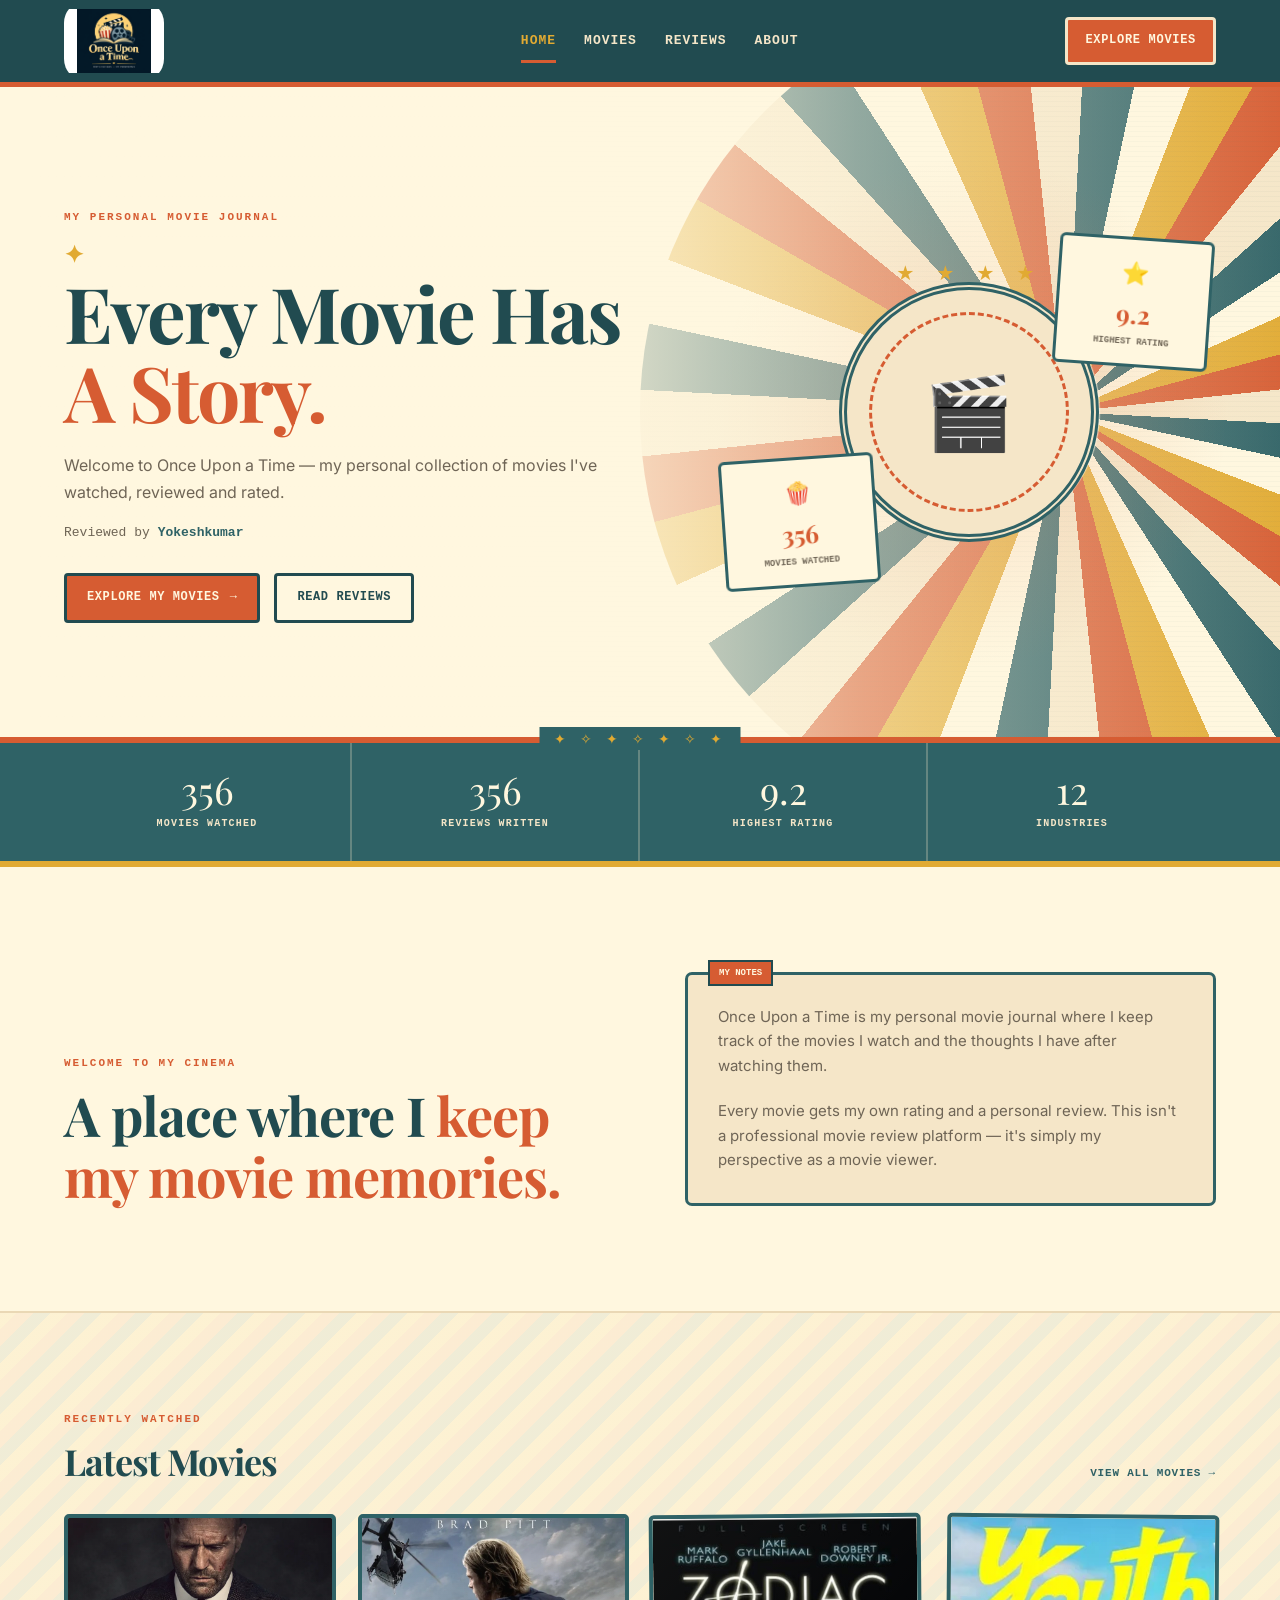
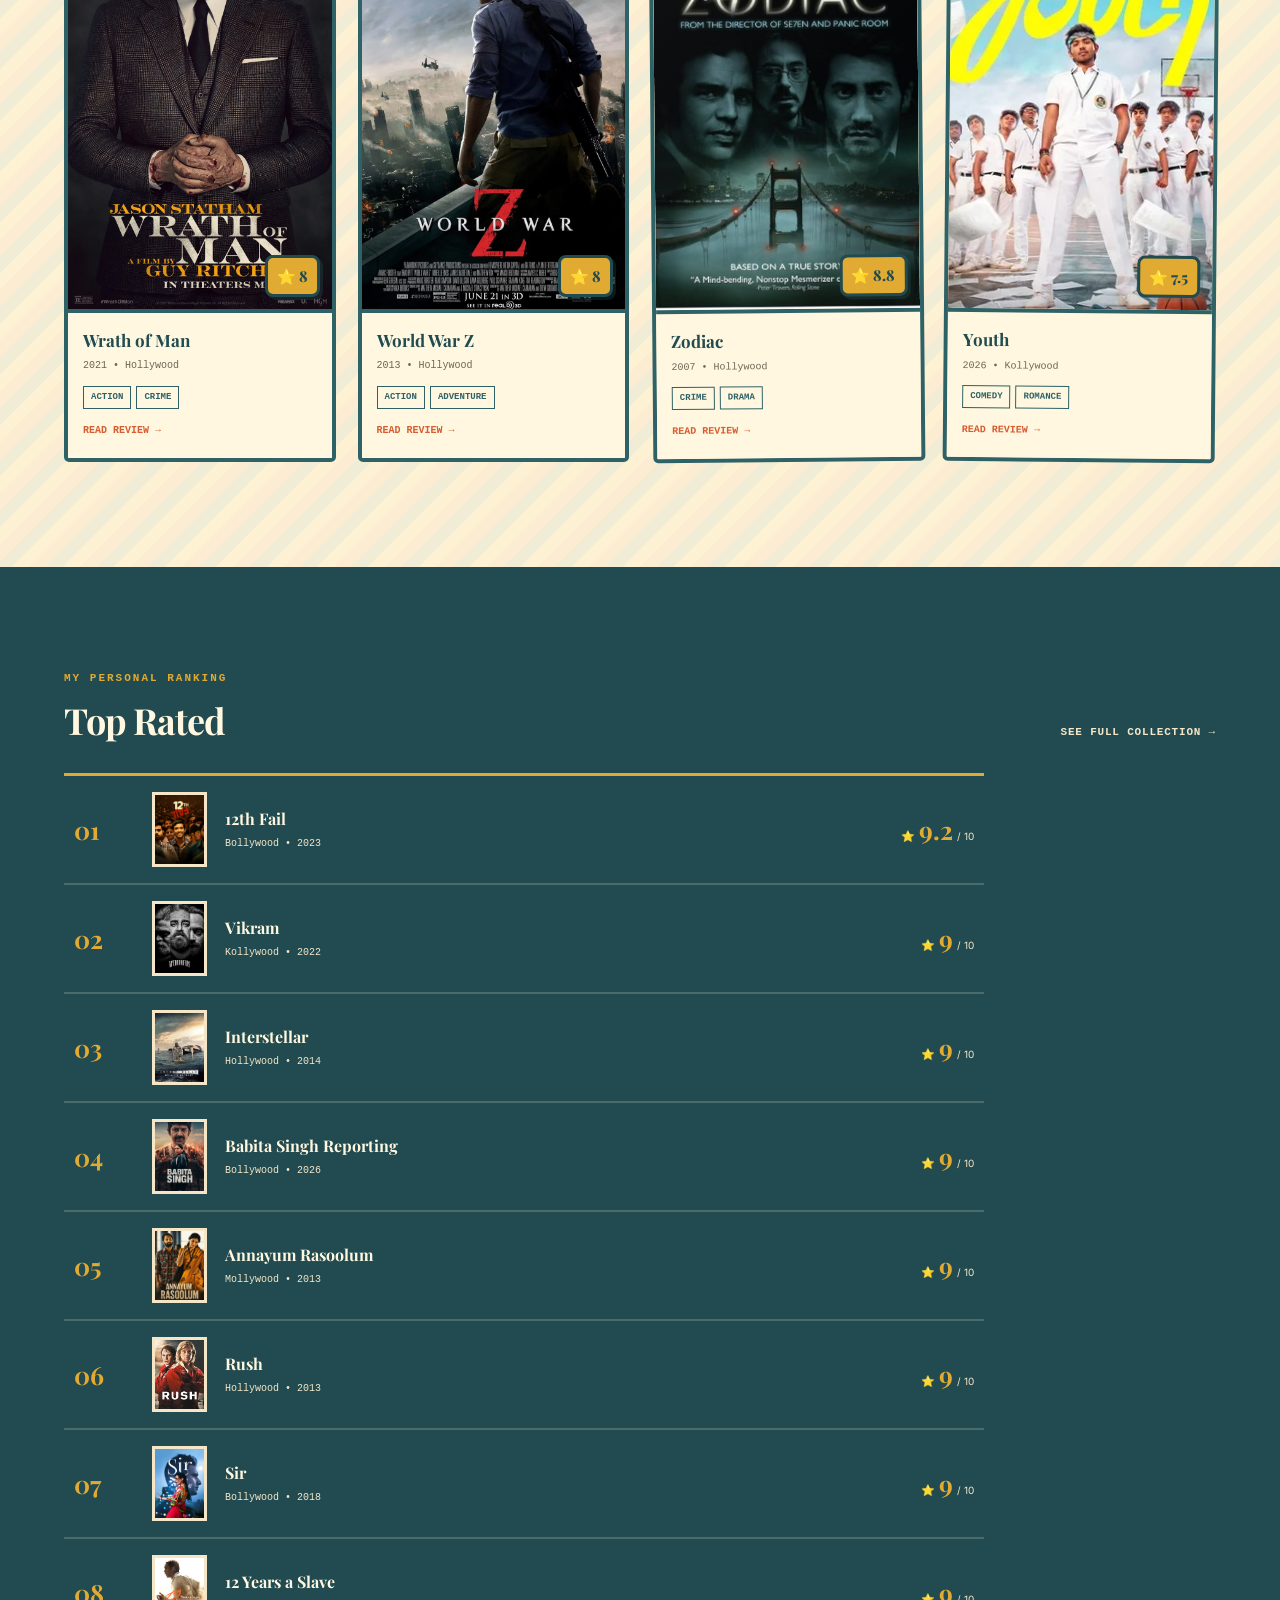
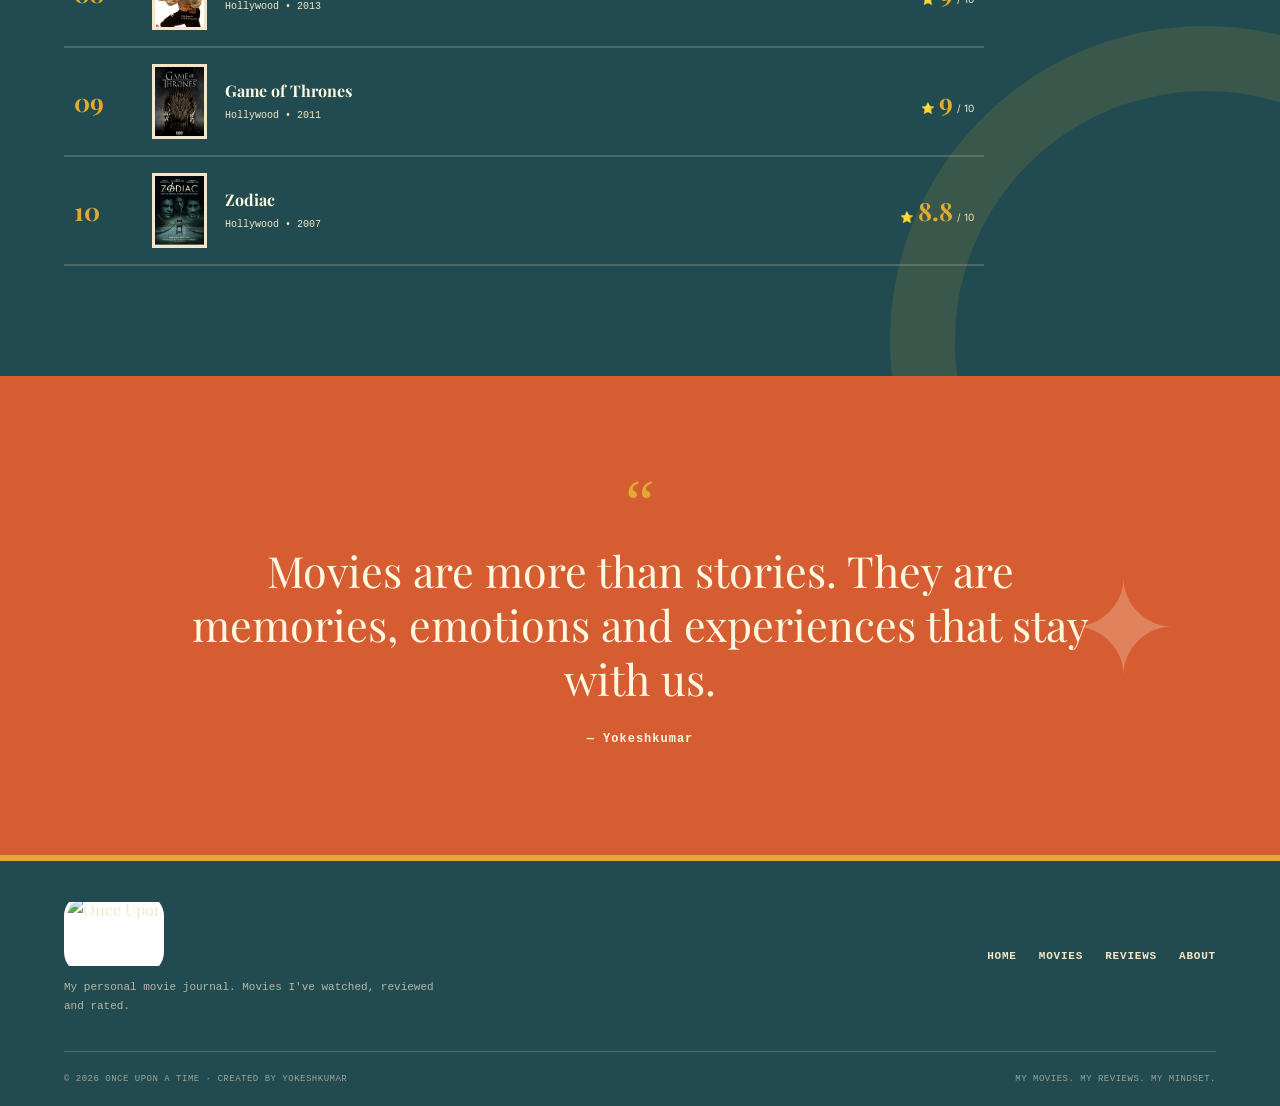
==== commit 3726edb2: "updated all movies and have to work on the furthur developments" ====
--- a/index.html
+++ b/index.html
@@ -2,17 +2,15 @@
 <html lang="en">
   <head>
     <meta charset="UTF-8" />
-
     <meta name="viewport" content="width=device-width, initial-scale=1.0" />
 
-    <title>Movie Mindset | Yokeshkumar</title>
+    <title>Once Upon a Time | Yokeshkumar</title>
 
     <meta
       name="description"
-      content="Movie Mindset - A personal movie journal by Yokeshkumar featuring watched movies, personal reviews and ratings."
+      content="Once Upon a Time - A personal movie journal by Yokeshkumar featuring watched movies, personal reviews and ratings."
     />
 
-    <!-- Google Fonts -->
     <link rel="preconnect" href="https://fonts.googleapis.com" />
     <link rel="preconnect" href="https://fonts.gstatic.com" crossorigin />
 
@@ -21,52 +19,35 @@
       rel="stylesheet"
     />
 
-    <!-- CSS -->
     <link rel="stylesheet" href="css/style.css" />
     <link rel="stylesheet" href="css/responsive.css" />
   </head>
 
   <body>
-    <!-- =========================
-         HEADER / NAVIGATION
-    ========================== -->
-
     <header class="site-header">
       <div class="container nav-container">
         <a href="index.html" class="logo">
           <span class="logo-icon">
             <img
-              src="images/logo/movie-mindset-logo.png"
-              alt="Movie Mindset Logo"
+              src="images/logo/logo.png"
+              alt="Once Upon a Time"
             />
           </span>
-
-          <span class="logo-text"> Movie <span>Mindset</span> </span>
+          <span class="logo-text">Once Upon a Time</span>
         </a>
 
         <nav class="main-nav">
-          <a href="index.html" class="nav-link active"> Home </a>
-
-          <a href="movies.html" class="nav-link"> Movies </a>
-
-          <a href="reviews.html" class="nav-link"> Reviews </a>
-
-          <a href="about.html" class="nav-link"> About </a>
+          <a href="index.html" class="nav-link active">Home</a>
+          <a href="movies.html" class="nav-link">Movies</a>
+          <a href="reviews.html" class="nav-link">Reviews</a>
+          <a href="about.html" class="nav-link">About</a>
         </nav>
 
-        <a href="movies.html" class="nav-button"> Explore Movies </a>
+        <a href="movies.html" class="nav-button">Explore Movies</a>
       </div>
     </header>
 
-    <!-- =========================
-         MAIN CONTENT
-    ========================== -->
-
     <main>
-      <!-- =========================
-           HERO SECTION
-      ========================== -->
-
       <section class="hero">
         <div class="hero-background"></div>
 
@@ -80,8 +61,8 @@
             </h1>
 
             <p class="hero-description">
-              Welcome to Movie Mindset — my personal collection of movies I've
-              watched, reviewed and rated.
+              Welcome to Once Upon a Time — my personal collection of movies
+              I've watched, reviewed and rated.
             </p>
 
             <p class="reviewer">
@@ -101,8 +82,6 @@
             </div>
           </div>
 
-          <!-- HERO DECORATION -->
-
           <div class="hero-decoration">
             <div class="film-circle">
               <span>🎬</span>
@@ -110,64 +89,44 @@
 
             <div class="floating-card card-one">
               <span>⭐</span>
-
-              <strong id="heroHighestRating"> -- </strong>
-
-              <small> Highest Rating </small>
+              <strong id="heroHighestRating">--</strong>
+              <small>Highest Rating</small>
             </div>
 
             <div class="floating-card card-two">
               <span>🍿</span>
-
-              <strong id="heroMovieCount"> -- </strong>
-
-              <small> Movies Watched </small>
-            </div>
-          </div>
-        </div>
-      </section>
-
-      <!-- =========================
-           STATS SECTION
-      ========================== -->
+              <strong id="heroMovieCount">--</strong>
+              <small>Movies Watched</small>
+            </div>
+          </div>
+        </div>
+      </section>
 
       <section class="stats-section">
         <div class="container stats-grid">
           <div class="stat-item">
-            <span class="stat-number" id="moviesCount"> 00 </span>
-
-            <span class="stat-label"> Movies Watched </span>
-          </div>
-
-          <div class="stat-item">
-            <span class="stat-number" id="reviewsCount"> 00 </span>
-
-            <span class="stat-label"> Reviews Written </span>
-          </div>
-
-          <div class="stat-item">
-            <span class="stat-number" id="highestRating"> 0 </span>
-
-            <span class="stat-label"> Highest Rating </span>
-          </div>
-
-          <div class="stat-item">
-            <span class="stat-number" id="industriesCount"> 0 </span>
-
-            <span class="stat-label"> Industries </span>
-          </div>
-        </div>
-      </section>
-
-      <!-- =========================
-           INTRODUCTION
-      ========================== -->
+            <span class="stat-number" id="moviesCount">00</span>
+            <span class="stat-label">Movies Watched</span>
+          </div>
+          <div class="stat-item">
+            <span class="stat-number" id="reviewsCount">00</span>
+            <span class="stat-label">Reviews Written</span>
+          </div>
+          <div class="stat-item">
+            <span class="stat-number" id="highestRating">0</span>
+            <span class="stat-label">Highest Rating</span>
+          </div>
+          <div class="stat-item">
+            <span class="stat-number" id="industriesCount">0</span>
+            <span class="stat-label">Industries</span>
+          </div>
+        </div>
+      </section>
 
       <section class="intro-section">
         <div class="container intro-container">
           <div class="section-heading">
-            <span class="section-label"> WELCOME TO MY CINEMA </span>
-
+            <span class="section-label">WELCOME TO MY CINEMA</span>
             <h2>
               A place where I
               <span>keep my movie memories.</span>
@@ -176,10 +135,9 @@
 
           <div class="intro-text">
             <p>
-              Movie Mindset is my personal movie journal where I keep track of
-              the movies I watch and the thoughts I have after watching them.
-            </p>
-
+              Once Upon a Time is my personal movie journal where I keep track
+              of the movies I watch and the thoughts I have after watching them.
+            </p>
             <p>
               Every movie gets my own rating and a personal review. This isn't a
               professional movie review platform — it's simply my perspective as
@@ -189,73 +147,45 @@
         </div>
       </section>
 
-      <!-- =========================
-           RECENTLY WATCHED
-      ========================== -->
-
       <section class="movies-section">
         <div class="container">
           <div class="section-top">
             <div>
-              <span class="section-label"> RECENTLY WATCHED </span>
-
+              <span class="section-label">RECENTLY WATCHED</span>
               <h2>Latest Movies</h2>
             </div>
-
-            <a href="movies.html" class="view-all"> View All Movies → </a>
-          </div>
-
-          <!-- JavaScript will generate movies here -->
-
+            <a href="movies.html" class="view-all">View All Movies →</a>
+          </div>
           <div class="movie-grid" id="latestMovies"></div>
         </div>
       </section>
-
-      <!-- =========================
-           TOP RATED
-      ========================== -->
 
       <section class="top-rated-section">
         <div class="container">
           <div class="section-top">
             <div>
-              <span class="section-label"> MY PERSONAL RANKING </span>
-
+              <span class="section-label">MY PERSONAL RANKING</span>
               <h2>Top Rated</h2>
             </div>
-
-            <a href="movies.html" class="view-all"> See Full Collection → </a>
-          </div>
-
-          <!-- JavaScript will generate ranking here -->
-
+            <a href="movies.html" class="view-all">See Full Collection →</a>
+          </div>
           <div class="ranking-list" id="topRatedMovies"></div>
         </div>
       </section>
-
-      <!-- =========================
-           QUOTE SECTION
-      ========================== -->
 
       <section class="quote-section">
         <div class="container">
           <div class="quote-content">
-            <span class="quote-mark"> “ </span>
-
+            <span class="quote-mark">“</span>
             <blockquote>
               Movies are more than stories. They are memories, emotions and
               experiences that stay with us.
             </blockquote>
-
             <p>— Yokeshkumar</p>
           </div>
         </div>
       </section>
     </main>
-
-    <!-- =========================
-         FOOTER
-    ========================== -->
 
     <footer class="site-footer">
       <div class="container footer-container">
@@ -263,12 +193,11 @@
           <a href="index.html" class="logo">
             <span class="logo-icon">
               <img
-                src="images/logo/movie-mindset-logo.png"
-                alt="Movie Mindset Logo"
+                src="images/logo/once-upon-a-time-logo.png"
+                alt="Once Upon a Time"
               />
             </span>
-
-            <span class="logo-text"> Movie <span>Mindset</span> </span>
+            <span class="logo-text">Once Upon a Time</span>
           </a>
 
           <p>
@@ -277,27 +206,19 @@
         </div>
 
         <div class="footer-links">
-          <a href="index.html"> Home </a>
-
-          <a href="movies.html"> Movies </a>
-
-          <a href="reviews.html"> Reviews </a>
-
-          <a href="about.html"> About </a>
+          <a href="index.html">Home</a>
+          <a href="movies.html">Movies</a>
+          <a href="reviews.html">Reviews</a>
+          <a href="about.html">About</a>
         </div>
       </div>
 
       <div class="container footer-bottom">
-        <p>© 2026 Movie Mindset · Created by Yokeshkumar</p>
-
+        <p>© 2026 Once Upon a Time · Created by Yokeshkumar</p>
         <p>My movies. My reviews. My mindset.</p>
       </div>
     </footer>
 
-    <!-- =========================
-         JAVASCRIPT
-    ========================== -->
-
     <script src="js/home.js"></script>
   </body>
 </html>
--- a/css/style.css
+++ b/css/style.css
@@ -1,12 +1,24 @@
-/* =========================================================
-   MOVIE MINDSET
-   Main Website Styles
-========================================================= */
-
-
-/* =========================================================
-   RESET
-========================================================= */
+:root {
+    --cream: #f5e6c8;
+    --paper: #fff7df;
+    --paper-deep: #ead8b5;
+    --teal: #2f6266;
+    --teal-dark: #214b50;
+    --teal-light: #5b9695;
+    --orange: #d65c32;
+    --orange-light: #ef8b4d;
+    --red: #b94737;
+    --mustard: #e1aa32;
+    --ink: #263f42;
+    --muted: #6f6556;
+    --white: #fffaf0;
+    --border: #2f6266;
+    --shadow: 7px 7px 0 rgba(47, 98, 102, .18);
+    --soft-shadow: 0 12px 30px rgba(55, 47, 35, .14);
+    --container: 1180px;
+    --radius: 8px;
+    --transition: .25s ease;
+}
 
 * {
     margin: 0;
@@ -19,312 +31,310 @@
 }
 
 body {
-    font-family: "Inter", sans-serif;
-    background: #0b0b0f;
-    color: #ffffff;
-    line-height: 1.6;
+    font-family: "Inter", Arial, sans-serif;
+    background: var(--cream);
+    color: var(--ink);
+    line-height: 1.65;
+    overflow-x: hidden;
+}
+
+body::before {
+    content: "";
+    position: fixed;
+    inset: 0;
+    z-index: -2;
+    pointer-events: none;
+    opacity: .28;
+    background-image:
+        radial-gradient(circle at 20% 20%, rgba(47, 98, 102, .12) 0 1px, transparent 1.5px),
+        radial-gradient(circle at 80% 70%, rgba(214, 92, 50, .1) 0 1px, transparent 1.5px);
+    background-size: 18px 18px, 23px 23px;
 }
 
 a {
+    color: inherit;
     text-decoration: none;
-    color: inherit;
+}
+
+button,
+input,
+select {
+    font: inherit;
 }
 
 img {
     display: block;
-    width: 100%;
-}
-
-button,
-input {
-    font-family: inherit;
-}
-
-
-/* =========================================================
-   VARIABLES
-========================================================= */
-
-:root {
-    --bg-primary: #0b0b0f;
-    --bg-secondary: #111116;
-    --bg-card: #17171e;
-
-    --text-primary: #ffffff;
-    --text-secondary: #a6a6af;
-    --text-muted: #6e6e78;
-
-    --accent: #e5b84b;
-    --accent-light: #f1cc72;
-
-    --border: rgba(255, 255, 255, 0.08);
-
-    --container: 1180px;
-
-    --transition: 0.3s ease;
-}
-
-
-/* =========================================================
-   CONTAINER
-========================================================= */
+    max-width: 100%;
+}
 
 .container {
-    width: min(1180px, 90%);
+    width: min(var(--container), 90%);
     margin: 0 auto;
 }
 
-
-/* =========================================================
-   HEADER
-========================================================= */
+h1,
+h2,
+h3,
+.logo,
+.quote-content blockquote,
+.about-quote blockquote {
+    font-family: "Playfair Display", Georgia, serif;
+}
+
+h1,
+h2,
+h3 {
+    color: var(--teal-dark);
+}
+
+::selection {
+    background: var(--orange);
+    color: var(--paper);
+}
+
+::-webkit-scrollbar {
+    width: 10px;
+}
+
+::-webkit-scrollbar-track {
+    background: var(--paper-deep);
+}
+
+::-webkit-scrollbar-thumb {
+    background: var(--teal);
+    border: 2px solid var(--paper-deep);
+    border-radius: 10px;
+}
 
 .site-header {
     position: relative;
     z-index: 100;
-
-    width: 100%;
-
-    background: rgba(11, 11, 15, 0.95);
-
-    border-bottom: 1px solid var(--border);
+    background: var(--teal-dark);
+    color: var(--paper);
+    border-bottom: 5px solid var(--orange);
+    box-shadow: none;
 }
 
 .nav-container {
-    min-height: 78px;
-
+    min-height: 82px;
     display: flex;
     align-items: center;
     justify-content: space-between;
-
     gap: 30px;
 }
-
-/* =========================
-   LOGO
-========================= */
 
 .logo {
     display: inline-flex;
     align-items: center;
-    gap: 12px;
-
-    font-weight: 800;
-    font-size: 20px;
+    width: 190px;
+    height: 64px;
+    overflow: hidden;
     white-space: nowrap;
-    text-decoration: none;
+    transition: var(--transition);
+}
+
+.logo:hover {
+    transform: translateY(-1px);
 }
 
 .logo-icon {
-    width: 58px;
-    height: 58px;
-
-    position: relative;
-    overflow: hidden;
-
+    width: 100px;
+    height: 80px;
+    padding: 3px;
+    background: white;
+    border-radius: 22px;
+}
+
+.logo-icon img {
+    width: 100%;
+    height: 100%;
+
+    display: block;
+    object-fit: contain;
+
+    border-radius: 20px;
+}
+
+
+.logo-text {
+    display: none;
+}
+
+.logo-text span {
+    color: var(--orange-light);
+}
+
+.main-nav {
     display: flex;
     align-items: center;
-    justify-content: center;
-}
-
-.logo-icon img {
-    position: absolute;
-
-    width: 125px;
-    height: 125px;
-
-    max-width: none;
-
-    left: 50%;
-    top: -25px;
-
-    transform: translateX(-50%);
-}
-
-.logo-text {
-    font-size: 24px;
-    font-weight: 800;
-}
-
-.logo-text span {
-    color: var(--accent);
-}
-
-/* NAVIGATION */
-
-.main-nav {
-    display: flex;
-    align-items: center;
-    gap: 32px;
+    gap: 28px;
 }
 
 .nav-link {
     position: relative;
-
-    color: var(--text-secondary);
-
-    font-size: 14px;
-    font-weight: 500;
-
+    color: var(--cream);
+    font-family: "Courier New", monospace;
+    font-size: 13px;
+    font-weight: 700;
+    text-transform: uppercase;
+    letter-spacing: 1px;
     transition: var(--transition);
 }
 
 .nav-link:hover,
 .nav-link.active {
-    color: var(--text-primary);
+    color: var(--mustard);
 }
 
 .nav-link.active::after {
     content: "";
-
     position: absolute;
-
     left: 0;
-    bottom: -10px;
-
-    width: 100%;
-    height: 2px;
-
-    background: var(--accent);
-}
-
-
-/* NAV BUTTON */
+    right: 0;
+    bottom: -11px;
+    height: 3px;
+    background: var(--orange);
+}
 
 .nav-button {
-    padding: 11px 18px;
-
-    border: 1px solid var(--accent);
-    border-radius: 6px;
-
-    color: var(--accent);
-
-    font-size: 13px;
-    font-weight: 600;
-
+    padding: 11px 17px;
+    border: 3px solid var(--cream);
+    border-radius: 4px;
+    background: var(--orange);
+    color: var(--paper);
+    box-shadow: none;
+    font-family: "Courier New", monospace;
+    font-size: 12px;
+    font-weight: 700;
+    text-transform: uppercase;
+    letter-spacing: .7px;
     transition: var(--transition);
 }
 
 .nav-button:hover {
-    background: var(--accent);
-    color: #0b0b0f;
-}
-
-
-/* =========================================================
-   HERO
-========================================================= */
+    transform: translate(2px, 2px);
+    box-shadow: none;
+    background: var(--red);
+}
 
 .hero {
     position: relative;
-
     min-height: 650px;
-
     display: flex;
     align-items: center;
-
     overflow: hidden;
-
+    background: var(--paper);
+}
+
+.hero::before {
+    content: "";
+    position: absolute;
+    width: 850px;
+    height: 850px;
+    right: -210px;
+    top: -100px;
+    background: repeating-conic-gradient(from -15deg,
+            var(--orange) 0 9deg,
+            var(--cream) 9deg 18deg,
+            var(--teal) 18deg 27deg,
+            var(--paper) 27deg 36deg,
+            var(--mustard) 36deg 45deg);
+    border-radius: 50%;
+    opacity: .95;
+}
+
+.hero::after {
+    content: "";
+    position: absolute;
+    inset: 0;
     background:
-        radial-gradient(circle at 75% 45%,
-            rgba(229, 184, 75, 0.10),
-            transparent 30%),
-        #0b0b0f;
+        linear-gradient(90deg, var(--paper) 0%, rgba(255, 247, 223, .98) 39%, rgba(255, 247, 223, .45) 67%, rgba(255, 247, 223, 0) 100%),
+        repeating-linear-gradient(0deg, rgba(47, 98, 102, .035) 0 1px, transparent 1px 5px);
+    pointer-events: none;
 }
 
 .hero-background {
     position: absolute;
-
     inset: 0;
-
-    background-image:
-        linear-gradient(90deg,
-            #0b0b0f 0%,
-            rgba(11, 11, 15, 0.95) 40%,
-            rgba(11, 11, 15, 0.65) 100%);
-
-    pointer-events: none;
+    background:
+        radial-gradient(circle at 76% 50%, transparent 0 118px, rgba(255, 247, 223, .9) 120px 126px, transparent 128px),
+        radial-gradient(circle at 76% 50%, rgba(214, 92, 50, .2), transparent 25%);
 }
 
 .hero-container {
     position: relative;
     z-index: 2;
-
     display: grid;
-    grid-template-columns: 1.2fr 0.8fr;
-
+    grid-template-columns: 1.1fr .9fr;
     align-items: center;
-
-    gap: 60px;
-}
-
-
-/* HERO CONTENT */
+    gap: 55px;
+}
 
 .hero-content {
     max-width: 700px;
 }
 
+.hero-label,
+.section-label,
+.filter-label {
+    display: inline-block;
+    color: var(--orange);
+    font-family: "Courier New", monospace;
+    font-size: 11px;
+    font-weight: 800;
+    text-transform: uppercase;
+    letter-spacing: 2px;
+}
+
 .hero-label {
-    margin-bottom: 20px;
-
-    color: var(--accent);
-
-    font-size: 12px;
-    font-weight: 700;
-
-    letter-spacing: 3px;
+    margin-bottom: 17px;
 }
 
 .hero h1 {
-    max-width: 700px;
-
-    margin-bottom: 25px;
-
-    font-family: "Playfair Display", serif;
-
+    max-width: 720px;
+    margin-bottom: 22px;
     font-size: clamp(48px, 6vw, 78px);
-
-    line-height: 1.05;
-
+    line-height: 1.02;
     letter-spacing: -2px;
+    color: var(--teal-dark);
+}
+
+.hero h1::before {
+    content: "✦";
+    display: block;
+    margin-bottom: 6px;
+    color: var(--mustard);
+    font-family: Georgia, serif;
+    font-size: 24px;
+    letter-spacing: 0;
 }
 
 .hero h1 span {
-    display: block;
-    color: var(--accent);
+    color: var(--orange);
+    text-shadow: none;
 }
 
 .hero-description {
-    max-width: 580px;
-
-    margin-bottom: 18px;
-
-    color: var(--text-secondary);
-
-    font-size: 17px;
-
-    line-height: 1.8;
+    max-width: 590px;
+    margin-bottom: 17px;
+    color: var(--muted);
+    font-size: 16px;
 }
 
 .reviewer {
-    margin-bottom: 35px;
-
-    color: var(--text-muted);
-
-    font-size: 14px;
+    margin-bottom: 30px;
+    color: var(--muted);
+    font-family: "Courier New", monospace;
+    font-size: 13px;
 }
 
 .reviewer strong {
-    color: var(--text-primary);
-}
-
-
-/* HERO BUTTONS */
+    color: var(--teal);
+}
 
 .hero-buttons {
     display: flex;
-    align-items: center;
+    flex-wrap: wrap;
     gap: 14px;
 }
 
@@ -332,1912 +342,1706 @@
     display: inline-flex;
     align-items: center;
     justify-content: center;
-
     gap: 10px;
-
-    padding: 14px 22px;
-
-    border-radius: 6px;
-
-    font-size: 13px;
-    font-weight: 600;
-
+    min-height: 46px;
+    padding: 12px 20px;
+    border: 3px solid var(--teal-dark);
+    border-radius: 4px;
+    font-family: "Courier New", monospace;
+    font-size: 12px;
+    font-weight: 800;
+    text-transform: uppercase;
+    letter-spacing: .6px;
+    cursor: pointer;
     transition: var(--transition);
 }
 
 .btn-primary {
-    background: var(--accent);
-    color: #0b0b0f;
+    background: var(--orange);
+    color: var(--paper);
+    box-shadow: none;
 }
 
 .btn-primary:hover {
-    background: var(--accent-light);
-    transform: translateY(-2px);
+    transform: translate(2px, 2px);
+    box-shadow: none;
+    background: var(--red);
 }
 
 .btn-secondary {
-    border: 1px solid var(--border);
-
-    color: var(--text-primary);
-
-    background: rgba(255, 255, 255, 0.03);
+    background: var(--paper);
+    color: var(--teal-dark);
+    box-shadow: none;
 }
 
 .btn-secondary:hover {
-    border-color: var(--accent);
-    color: var(--accent);
-}
-
-
-/* =========================================================
-   HERO DECORATION
-========================================================= */
+    background: var(--mustard);
+    color: var(--teal-dark);
+    transform: translate(2px, 2px);
+    box-shadow: none;
+}
 
 .hero-decoration {
     position: relative;
-
-    height: 420px;
-
-    display: flex;
+    min-height: 430px;
+    display: grid;
+    place-items: center;
+}
+
+.film-circle {
+    position: relative;
+    width: 260px;
+    height: 260px;
+    display: grid;
+    place-items: center;
+    border: 8px double var(--teal);
+    border-radius: 50%;
+    background: var(--cream);
+    box-shadow: none;
+}
+
+.film-circle::before {
+    content: "";
+    position: absolute;
+    inset: 22px;
+    border: 3px dashed var(--orange);
+    border-radius: 50%;
+}
+
+.film-circle::after {
+    content: "★  ★  ★  ★";
+    position: absolute;
+    top: -31px;
+    color: var(--mustard);
+    font-size: 18px;
+    letter-spacing: 8px;
+}
+
+.film-circle span {
+    position: relative;
+    z-index: 2;
+    font-size: 72px;
+    filter: grayscale(.1);
+}
+
+.floating-card {
+    position: absolute;
+    width: 155px;
+    min-height: 105px;
+    padding: 15px;
+    display: flex;
+    flex-direction: column;
     align-items: center;
     justify-content: center;
-}
-
-.film-circle {
-    width: 310px;
-    height: 310px;
-
-    display: flex;
-    align-items: center;
-    justify-content: center;
-
-    border: 1px solid rgba(229, 184, 75, 0.25);
-
-    border-radius: 50%;
-
-    background:
-        radial-gradient(circle,
-            rgba(229, 184, 75, 0.15),
-            rgba(229, 184, 75, 0.02) 65%,
-            transparent 70%);
-
-    box-shadow:
-        0 0 80px rgba(229, 184, 75, 0.08);
-}
-
-.film-circle::before {
-    content: "";
-
+    text-align: center;
+    background: var(--paper);
+    border: 3px solid var(--teal);
+    border-radius: 6px;
+    box-shadow: none;
+}
+
+.floating-card span {
+    font-size: 22px;
+}
+
+.floating-card strong {
+    margin-top: 2px;
+    color: var(--orange);
+    font-family: "Playfair Display", Georgia, serif;
+    font-size: 25px;
+}
+
+.floating-card small {
+    color: var(--muted);
+    font-family: "Courier New", monospace;
+    font-size: 9px;
+    font-weight: 700;
+    text-transform: uppercase;
+}
+
+.card-one {
+    top: 40px;
+    right: 5px;
+    transform: rotate(4deg);
+}
+
+.card-two {
+    bottom: 40px;
+    left: 0;
+    transform: rotate(-4deg);
+}
+
+.stats-section {
+    position: relative;
+    background: var(--teal);
+    color: var(--paper);
+    border-top: 6px solid var(--orange);
+    border-bottom: 6px solid var(--mustard);
+}
+
+.stats-section::before,
+.quote-section::before {
+    content: "✦  ✧  ✦  ✧  ✦  ✧  ✦";
     position: absolute;
-
-    width: 230px;
-    height: 230px;
-
-    border: 1px dashed rgba(229, 184, 75, 0.25);
-
-    border-radius: 50%;
-}
-
-.film-circle span {
-    font-size: 90px;
-}
-
-
-/* FLOATING CARDS */
-
-.floating-card {
-    position: absolute;
-
-    min-width: 125px;
-
-    padding: 16px;
-
-    display: flex;
-    flex-direction: column;
-
-    border: 1px solid var(--border);
-
-    border-radius: 10px;
-
-    background: rgba(23, 23, 30, 0.9);
-
-    backdrop-filter: blur(10px);
-
-    box-shadow: 0 20px 50px rgba(0, 0, 0, 0.3);
-}
-
-.floating-card span {
-    font-size: 20px;
-}
-
-.floating-card strong {
-    margin-top: 3px;
-
-    font-size: 20px;
-}
-
-.floating-card small {
-    color: var(--text-muted);
-
-    font-size: 11px;
-}
-
-.card-one {
-    top: 65px;
-    right: 15px;
-}
-
-.card-two {
-    bottom: 65px;
-    left: 10px;
-}
-
-
-/* =========================================================
-   STATS
-========================================================= */
-
-.stats-section {
-    border-top: 1px solid var(--border);
-    border-bottom: 1px solid var(--border);
-
-    background: var(--bg-secondary);
+    left: 50%;
+    top: -16px;
+    transform: translateX(-50%);
+    color: var(--mustard);
+    background: var(--teal);
+    padding: 0 14px;
+    font-size: 14px;
+    letter-spacing: 5px;
 }
 
 .stats-grid {
     display: grid;
-
     grid-template-columns: repeat(4, 1fr);
 }
 
 .stat-item {
-    padding: 35px 20px;
-
+    padding: 28px 20px;
     text-align: center;
-
-    border-right: 1px solid var(--border);
+    border-right: 2px solid rgba(245, 230, 200, .28);
 }
 
 .stat-item:last-child {
-    border-right: none;
+    border-right: 0;
 }
 
 .stat-number {
     display: block;
-
-    margin-bottom: 5px;
-
-    color: var(--accent);
-
-    font-size: 28px;
+    color: var(--paper);
+    font-family: "Playfair Display", Georgia, serif;
+    font-size: 38px;
+    line-height: 1;
+}
+
+.stat-label {
+    display: block;
+    margin-top: 7px;
+    color: var(--cream);
+    font-family: "Courier New", monospace;
+    font-size: 10px;
     font-weight: 700;
-}
-
-.stat-label {
-    color: var(--text-muted);
-
-    font-size: 12px;
     text-transform: uppercase;
-
-    letter-spacing: 1px;
-}
-
-
-/* =========================================================
-   INTRO SECTION
-========================================================= */
+    letter-spacing: 1.2px;
+}
 
 .intro-section {
-    padding: 110px 0 80px;
+    padding: 105px 0;
+    background: var(--paper);
+    border-bottom: 2px solid var(--paper-deep);
 }
 
 .intro-container {
     display: grid;
-
     grid-template-columns: 1fr 1fr;
-
-    gap: 100px;
-
+    gap: 90px;
     align-items: end;
 }
 
-.section-label {
-    display: inline-block;
-
-    margin-bottom: 14px;
-
-    color: var(--accent);
-
-    font-size: 11px;
-    font-weight: 700;
-
-    letter-spacing: 2.5px;
-}
-
-.section-heading h2 {
-    max-width: 550px;
-
-    font-family: "Playfair Display", serif;
-
-    font-size: clamp(35px, 4vw, 52px);
-
-    line-height: 1.15;
-}
-
-.section-heading h2 span {
-    color: var(--accent);
+.section-heading h2,
+.section-top h2,
+.page-hero h1,
+.about-philosophy h2 {
+    margin-top: 12px;
+    font-size: clamp(35px, 4.5vw, 54px);
+    line-height: 1.12;
+    letter-spacing: -1px;
+}
+
+.section-heading h2 span,
+.page-hero h1 span,
+.about-philosophy h2 span {
+    color: var(--orange);
 }
 
 .intro-text {
-    color: var(--text-secondary);
-
+    position: relative;
+    padding: 30px;
+    background: var(--cream);
+    border: 3px solid var(--teal);
+    border-radius: 7px;
+    box-shadow: none;
+}
+
+.intro-text::before {
+    content: "MY NOTES";
+    position: absolute;
+    top: -15px;
+    left: 20px;
+    padding: 4px 9px;
+    background: var(--orange);
+    color: var(--paper);
+    border: 2px solid var(--teal-dark);
+    font-family: "Courier New", monospace;
+    font-size: 9px;
+    font-weight: 800;
+}
+
+.intro-text p {
+    color: var(--muted);
     font-size: 15px;
-    line-height: 1.9;
 }
 
 .intro-text p+p {
     margin-top: 20px;
 }
 
-
-/* =========================================================
-   MOVIES SECTION
-========================================================= */
-
 .movies-section {
-    padding: 70px 0 110px;
-
-    background: #0d0d12;
+    padding: 90px 0 105px;
+    background:
+        linear-gradient(rgba(255, 247, 223, .93), rgba(255, 247, 223, .93)),
+        repeating-linear-gradient(135deg, var(--mustard) 0 12px, var(--orange) 12px 24px, var(--teal) 24px 36px);
 }
 
 .section-top {
-    margin-bottom: 35px;
-
     display: flex;
     align-items: end;
     justify-content: space-between;
-
-    gap: 30px;
+    gap: 25px;
+    margin-bottom: 32px;
 }
 
 .section-top h2 {
-    font-family: "Playfair Display", serif;
-
-    font-size: 38px;
+    font-size: 36px;
 }
 
 .view-all {
-    color: var(--accent);
-
-    font-size: 13px;
-    font-weight: 600;
-
-    transition: var(--transition);
+    color: var(--teal);
+    font-family: "Courier New", monospace;
+    font-size: 11px;
+    font-weight: 800;
+    text-transform: uppercase;
+    letter-spacing: .8px;
 }
 
 .view-all:hover {
-    color: var(--accent-light);
-}
-
-
-/* MOVIE GRID */
+    color: var(--orange);
+}
 
 .movie-grid {
     display: grid;
-
     grid-template-columns: repeat(4, 1fr);
-
-    gap: 20px;
-}
-
-
-/* MOVIE CARD */
+    gap: 22px;
+}
 
 .movie-card {
+    position: relative;
     overflow: hidden;
-
-    border: 1px solid var(--border);
-
-    border-radius: 8px;
-
-    background: var(--bg-card);
-
-    transition: var(--transition);
+    background: var(--paper);
+    border: 4px solid var(--teal);
+    border-radius: 5px;
+    box-shadow: none;
+    transition: transform var(--transition);
+}
+
+.movie-card:nth-child(2n) {
+    box-shadow: none;
+}
+
+.movie-card:nth-child(3n) {
+    transform: rotate(-.5deg);
+}
+
+.movie-card:nth-child(4n) {
+    transform: rotate(.5deg);
 }
 
 .movie-card:hover {
-    transform: translateY(-6px);
-
-    border-color: rgba(229, 184, 75, 0.3);
-
-    box-shadow: 0 20px 40px rgba(0, 0, 0, 0.25);
-}
-
-
-/* POSTER */
+    transform: translateY(-7px) rotate(0);
+    box-shadow: none;
+}
 
 .poster-wrapper {
     position: relative;
-
     aspect-ratio: 2 / 3;
-
     overflow: hidden;
-
-    background: #08080b;
+    background: var(--teal-dark);
+    border-bottom: 4px solid var(--teal);
+}
+
+.poster-wrapper::after {
+    content: "";
+    position: absolute;
+    inset: 0;
+    pointer-events: none;
+    background: linear-gradient(135deg, rgba(255, 247, 223, .05), transparent 55%);
 }
 
 .poster-wrapper img {
     width: 100%;
     height: 100%;
-
     object-fit: cover;
-
-    transition: transform 0.5s ease;
+    transition: transform .5s ease;
 }
 
 .movie-card:hover .poster-wrapper img {
-    transform: scale(1.04);
-}
-
-
-/* RATING */
+    transform: scale(1.045);
+}
 
 .rating-badge {
     position: absolute;
-
-    top: 12px;
     right: 12px;
-
+    bottom: 12px;
+    z-index: 5;
+
+    min-width: 52px;
+    height: 42px;
     padding: 6px 9px;
 
-    border-radius: 5px;
-
-    background: rgba(0, 0, 0, 0.8);
-
-    color: var(--accent);
-
-    font-size: 12px;
+    display: flex;
+    align-items: center;
+    justify-content: center;
+
+    background: var(--mustard);
+    color: var(--teal-dark);
+
+    border: 3px solid var(--teal-dark);
+    border-radius: 8px;
+
+    box-shadow: 3px 3px 0 rgba(47, 98, 102, .25);
+
+    font-family: "Playfair Display", Georgia, serif;
+    font-size: 15px;
+    font-weight: 800;
+}
+
+.movie-info {
+    padding: 17px 15px 18px;
+    background: var(--paper);
+}
+
+.movie-info h3 {
+    margin-bottom: 7px;
+    font-size: 17px;
+    line-height: 1.25;
+}
+
+.movie-meta {
+    display: flex;
+    flex-wrap: wrap;
+    gap: 6px;
+    color: var(--muted);
+    font-family: "Courier New", monospace;
+    font-size: 10px;
+}
+
+.genre-list {
+    display: flex;
+    flex-wrap: wrap;
+    gap: 5px;
+    margin-top: 11px;
+}
+
+.genre-list span {
+    padding: 3px 7px;
+    border: 1px solid var(--teal);
+    color: var(--teal);
+    font-family: "Courier New", monospace;
+    font-size: 9px;
     font-weight: 700;
-
-    backdrop-filter: blur(5px);
-}
-
-
-/* MOVIE INFO */
-
-.movie-info {
-    padding: 18px;
-}
-
-.movie-info h3 {
-    margin-bottom: 6px;
-
-    font-size: 17px;
-    font-weight: 600;
-}
-
-.movie-meta {
-    display: flex;
-    gap: 7px;
-
-    color: var(--text-muted);
-
-    font-size: 11px;
-}
-
-.genre-list {
-    display: flex;
-
-    gap: 6px;
-
-    margin-top: 12px;
-}
-
-.genre-list span {
-    padding: 4px 7px;
-
-    border: 1px solid var(--border);
-
-    border-radius: 3px;
-
-    color: var(--text-secondary);
-
-    font-size: 10px;
+    text-transform: uppercase;
 }
 
 .review-link {
     display: inline-block;
-
-    margin-top: 17px;
-
-    color: var(--accent);
-
-    font-size: 12px;
-    font-weight: 600;
+    margin-top: 14px;
+    color: var(--orange);
+    font-family: "Courier New", monospace;
+    font-size: 10px;
+    font-weight: 800;
+    text-transform: uppercase;
 }
 
 .review-link:hover {
-    color: var(--accent-light);
-}
-
-
-/* =========================================================
-   TOP RATED
-========================================================= */
+    color: var(--teal);
+}
 
 .top-rated-section {
-    padding: 110px 0;
-
-    background: var(--bg-primary);
+    position: relative;
+    padding: 95px 0 110px;
+    background: var(--teal-dark);
+    color: var(--paper);
+    overflow: hidden;
+}
+
+.top-rated-section::after {
+    content: "";
+    position: absolute;
+    width: 500px;
+    height: 500px;
+    right: -240px;
+    bottom: -280px;
+    border: 65px solid rgba(225, 170, 50, .13);
+    border-radius: 50%;
+}
+
+.top-rated-section h2,
+.top-rated-section .section-top h2 {
+    color: var(--paper);
+}
+
+.top-rated-section .section-label {
+    color: var(--mustard);
+}
+
+.top-rated-section .view-all {
+    color: var(--cream);
 }
 
 .ranking-list {
-    max-width: 900px;
-
-    border-top: 1px solid var(--border);
+    max-width: 920px;
+    border-top: 3px solid var(--mustard);
 }
 
 .ranking-item {
-    min-height: 105px;
-
+    position: relative;
     display: grid;
-
-    grid-template-columns: 55px 65px 1fr auto;
-
+    grid-template-columns: 60px 55px 1fr auto;
     align-items: center;
-
-    gap: 20px;
-
-    padding: 15px 5px;
-
-    border-bottom: 1px solid var(--border);
-
+    gap: 18px;
+    padding: 16px 10px;
+    border-bottom: 2px solid rgba(245, 230, 200, .2);
     transition: var(--transition);
 }
 
 .ranking-item:hover {
-    background: rgba(255, 255, 255, 0.025);
+    padding-left: 18px;
+    background: rgba(245, 230, 200, .06);
 }
 
 .rank-number {
-    color: var(--text-muted);
-
-    font-size: 18px;
-    font-weight: 600;
+    color: var(--mustard);
+    font-family: "Playfair Display", Georgia, serif;
+    font-size: 25px;
+    font-weight: 700;
 }
 
 .ranking-item img {
     width: 55px;
     height: 75px;
-
     object-fit: cover;
-
-    border-radius: 4px;
+    border: 3px solid var(--cream);
 }
 
 .ranking-info h3 {
-    margin-bottom: 4px;
-
+    margin-bottom: 3px;
+    color: var(--paper);
     font-size: 16px;
 }
 
 .ranking-info p {
-    color: var(--text-muted);
-
-    font-size: 12px;
+    color: var(--cream);
+    font-family: "Courier New", monospace;
+    font-size: 10px;
 }
 
 .ranking-rating {
     display: flex;
     align-items: baseline;
-
-    gap: 5px;
+    gap: 4px;
 }
 
 .ranking-rating span {
-    font-size: 14px;
+    color: var(--cream);
+    font-family: "Courier New", monospace;
+    font-size: 11px;
 }
 
 .ranking-rating strong {
-    color: var(--accent);
-
-    font-size: 20px;
+    color: var(--mustard);
+    font-family: "Playfair Display", Georgia, serif;
+    font-size: 25px;
 }
 
 .ranking-rating small {
-    color: var(--text-muted);
-
-    font-size: 11px;
-}
-
-
-/* =========================================================
-   QUOTE
-========================================================= */
+    color: var(--cream);
+    font-size: 10px;
+}
 
 .quote-section {
-    padding: 120px 0;
-
-    background:
-        radial-gradient(circle at center,
-            rgba(229, 184, 75, 0.08),
-            transparent 50%),
-        var(--bg-secondary);
+    position: relative;
+    padding: 105px 0;
+    background: var(--orange);
+    color: var(--paper);
+    overflow: hidden;
+}
+
+.quote-section::before {
+    background: var(--orange);
+}
+
+.quote-section::after {
+    content: "✦";
+    position: absolute;
+    right: 8%;
+    top: 30%;
+    color: rgba(255, 247, 223, .25);
+    font-size: 130px;
 }
 
 .quote-content {
-    max-width: 800px;
-
-    margin: 0 auto;
-
+    max-width: 900px;
+    margin: auto;
     text-align: center;
 }
 
 .quote-mark {
     display: block;
-
-    margin-bottom: -10px;
-
-    color: var(--accent);
-
+    color: var(--mustard);
     font-family: Georgia, serif;
-
-    font-size: 80px;
-
-    line-height: 1;
+    font-size: 65px;
+    line-height: .7;
 }
 
 .quote-content blockquote {
-    font-family: "Playfair Display", serif;
-
-    font-size: clamp(25px, 4vw, 40px);
-
-    line-height: 1.4;
+    position: relative;
+    margin: 18px auto 25px;
+    font-size: clamp(25px, 4vw, 43px);
+    line-height: 1.25;
 }
 
 .quote-content p {
-    margin-top: 25px;
-
-    color: var(--accent);
-
-    font-size: 13px;
-    font-weight: 600;
-
+    font-family: "Courier New", monospace;
+    font-size: 12px;
+    font-weight: 700;
     letter-spacing: 1px;
 }
 
-
-/* =========================================================
-   FOOTER
-========================================================= */
-
 .site-footer {
-    background: #08080b;
-
-    border-top: 1px solid var(--border);
+    position: relative;
+    background: var(--teal-dark);
+    color: var(--cream);
+    border-top: 6px solid var(--mustard);
 }
 
 .footer-container {
-    min-height: 180px;
-
-    display: flex;
-
+    min-height: 190px;
+    display: flex;
     align-items: center;
     justify-content: space-between;
-
     gap: 50px;
 }
 
 .footer-brand {
-    max-width: 350px;
+    max-width: 370px;
 }
 
 .footer-brand p {
     margin-top: 12px;
-
-    color: var(--text-muted);
-
-    font-size: 12px;
+    color: rgba(245, 230, 200, .7);
+    font-family: "Courier New", monospace;
+    font-size: 11px;
     line-height: 1.7;
 }
 
 .footer-links {
     display: flex;
-
-    gap: 25px;
+    flex-wrap: wrap;
+    gap: 22px;
 }
 
 .footer-links a {
-    color: var(--text-secondary);
-
-    font-size: 12px;
-
+    color: var(--cream);
+    font-family: "Courier New", monospace;
+    font-size: 11px;
+    font-weight: 700;
+    text-transform: uppercase;
+    letter-spacing: .8px;
     transition: var(--transition);
 }
 
 .footer-links a:hover {
-    color: var(--accent);
+    color: var(--mustard);
 }
 
 .footer-bottom {
-    min-height: 60px;
-
+    min-height: 55px;
     display: flex;
     align-items: center;
     justify-content: space-between;
-
-    border-top: 1px solid var(--border);
-
-    color: var(--text-muted);
-
-    font-size: 10px;
-}
-
-
-/* =========================================================
-   SELECTION
-========================================================= */
-
-::selection {
-    background: var(--accent);
-    color: #0b0b0f;
-}
-
-
-/* =========================================================
-   SCROLLBAR
-========================================================= */
-
-::-webkit-scrollbar {
-    width: 8px;
-}
-
-::-webkit-scrollbar-track {
-    background: #08080b;
-}
-
-::-webkit-scrollbar-thumb {
-    background: #33333b;
-    border-radius: 10px;
-}
-
-::-webkit-scrollbar-thumb:hover {
-    background: var(--accent);
-}
-
-/* =========================================================
-   MOVIES PAGE
-========================================================= */
+    gap: 20px;
+    border-top: 1px solid rgba(245, 230, 200, .22);
+    color: rgba(245, 230, 200, .58);
+    font-family: "Courier New", monospace;
+    font-size: 9px;
+    text-transform: uppercase;
+    letter-spacing: .5px;
+}
 
 .page-hero {
-    padding: 110px 0 80px;
-
+    position: relative;
+    overflow: hidden;
+    padding: 105px 0 100px;
     background:
-        radial-gradient(circle at 80% 30%,
-            rgba(229, 184, 75, 0.08),
-            transparent 35%),
-        var(--bg-primary);
-
-    border-bottom: 1px solid var(--border);
+        radial-gradient(circle at 82% 50%, transparent 0 90px, rgba(255, 247, 223, .9) 92px 100px, transparent 102px),
+        repeating-conic-gradient(from 0deg at 88% 50%, var(--orange) 0 10deg, var(--paper) 10deg 20deg, var(--teal) 20deg 30deg, var(--paper) 30deg 40deg);
+}
+
+.page-hero::after {
+    content: "";
+    position: absolute;
+    inset: 0;
+    background: linear-gradient(90deg, var(--paper) 0%, rgba(255, 247, 223, .97) 42%, rgba(255, 247, 223, .55) 72%, transparent 100%);
+}
+
+.page-hero .container {
+    position: relative;
+    z-index: 2;
 }
 
 .page-hero h1 {
-    margin-bottom: 20px;
-
-    font-family: "Playfair Display", serif;
-
-    font-size: clamp(45px, 6vw, 70px);
-
-    line-height: 1.1;
-}
-
-.page-hero h1 span {
-    color: var(--accent);
+    max-width: 760px;
+    margin: 13px 0 18px;
+    font-size: clamp(45px, 6vw, 68px);
+    line-height: 1.08;
 }
 
 .page-hero p {
-    max-width: 600px;
-
-    color: var(--text-secondary);
-
-    font-size: 16px;
-}
-
-
-/* =========================================================
-   MOVIE COLLECTION
-========================================================= */
-
-.movie-collection {
-    padding: 70px 0 120px;
-
-    background: #0d0d12;
-}
-
-
-/* =========================================================
-   CONTROLS
-========================================================= */
+    max-width: 650px;
+    color: var(--muted);
+    font-size: 15px;
+}
+
+.movie-collection,
+.reviews-page {
+    padding: 75px 0 110px;
+    background: var(--paper);
+}
 
 .movie-controls {
     display: flex;
     flex-direction: column;
-
-    gap: 30px;
-
+    gap: 28px;
     margin-bottom: 45px;
 }
 
-
-/* SEARCH */
-
 .search-box {
     position: relative;
-
-    max-width: 600px;
+    max-width: 620px;
 }
 
 .search-box input {
     width: 100%;
-
     height: 52px;
-
-    padding: 0 20px 0 50px;
-
-    border: 1px solid var(--border);
-    border-radius: 7px;
-
+    padding: 0 18px 0 50px;
+    border: 3px solid var(--teal);
+    border-radius: 5px;
     outline: none;
-
-    background: var(--bg-card);
-
-    color: var(--text-primary);
-
-    font-size: 14px;
-
-    transition: var(--transition);
+    background: var(--cream);
+    color: var(--ink);
+    box-shadow: none;
+    font-size: 13px;
 }
 
 .search-box input::placeholder {
-    color: var(--text-muted);
+    color: #8a7b66;
 }
 
 .search-box input:focus {
-    border-color: rgba(229, 184, 75, 0.5);
-
-    box-shadow:
-        0 0 0 3px rgba(229, 184, 75, 0.05);
+    border-color: var(--orange);
+    box-shadow: none;
 }
 
 .search-icon {
     position: absolute;
-
-    left: 18px;
+    left: 17px;
     top: 50%;
-
+    z-index: 2;
     transform: translateY(-50%);
-
-    color: var(--text-muted);
-
-    font-size: 23px;
-
+    color: var(--orange);
+    font-family: Georgia, serif;
+    font-size: 24px;
     pointer-events: none;
 }
 
-
-/* =========================================================
-   FILTER
-========================================================= */
-
 .filter-section {
     display: flex;
     flex-direction: column;
-
-    gap: 12px;
-}
-
-.filter-label {
-    color: var(--text-muted);
-
-    font-size: 11px;
-    font-weight: 600;
-
-    letter-spacing: 1.5px;
-
+    gap: 11px;
+}
+
+.filter-buttons {
+    display: flex;
+    flex-wrap: wrap;
+    gap: 8px;
+}
+
+.filter-btn {
+    padding: 8px 13px;
+    border: 2px solid var(--teal);
+    border-radius: 3px;
+    background: transparent;
+    color: var(--teal);
+    cursor: pointer;
+    font-family: "Courier New", monospace;
+    font-size: 10px;
+    font-weight: 800;
     text-transform: uppercase;
-}
-
-.filter-buttons {
-    display: flex;
-    flex-wrap: wrap;
-
-    gap: 8px;
-}
-
-.filter-btn {
-    padding: 9px 15px;
-
-    border: 1px solid var(--border);
-    border-radius: 5px;
-
-    outline: none;
-
-    background: transparent;
-
-    color: var(--text-secondary);
-
-    font-size: 12px;
-
-    cursor: pointer;
-
     transition: var(--transition);
 }
 
-.filter-btn:hover {
-    border-color: rgba(229, 184, 75, 0.4);
-
-    color: var(--accent);
-}
-
+.filter-btn:hover,
 .filter-btn.active {
-    border-color: var(--accent);
-
-    background: var(--accent);
-
-    color: #0b0b0f;
-}
-
-
-/* =========================================================
-   RESULTS HEADER
-========================================================= */
+    background: var(--orange);
+    border-color: var(--orange);
+    color: var(--paper);
+    box-shadow: none;
+}
 
 .results-header {
     display: flex;
-
     align-items: center;
     justify-content: space-between;
-
     gap: 20px;
-
     margin-bottom: 25px;
-
-    padding-bottom: 15px;
-
-    border-bottom: 1px solid var(--border);
+    padding: 12px 0;
+    border-top: 2px solid var(--teal);
+    border-bottom: 2px solid var(--teal);
 }
 
 .results-header p {
-    color: var(--text-muted);
-
-    font-size: 12px;
-}
-
-.results-header select {
-    padding: 9px 30px 9px 12px;
-
-    border: 1px solid var(--border);
-    border-radius: 5px;
-
+    color: var(--muted);
+    font-family: "Courier New", monospace;
+    font-size: 11px;
+    font-weight: 700;
+}
+
+.results-header select,
+.review-controls select {
+    min-height: 42px;
+    padding: 0 35px 0 12px;
+    border: 2px solid var(--teal);
+    border-radius: 3px;
     outline: none;
-
-    background: var(--bg-card);
-
-    color: var(--text-secondary);
-
-    font-size: 11px;
-
-    cursor: pointer;
-}
-
-.results-header select:focus {
-    border-color: var(--accent);
-}
-
-
-/* =========================================================
-   COLLECTION GRID
-========================================================= */
+    background: var(--cream);
+    color: var(--teal-dark);
+    font-family: "Courier New", monospace;
+    font-size: 10px;
+    font-weight: 700;
+}
 
 .collection-grid {
     grid-template-columns: repeat(4, 1fr);
 }
 
-
-/* =========================================================
-   NO RESULTS
-========================================================= */
-
 .no-results {
-    padding: 100px 20px;
-
+    padding: 80px 20px;
     text-align: center;
+    border: 3px dashed var(--teal);
+    background: var(--cream);
 }
 
 .no-results-icon {
-    margin-bottom: 15px;
-
-    font-size: 50px;
+    margin-bottom: 12px;
+    font-size: 45px;
 }
 
 .no-results h2 {
     margin-bottom: 8px;
-
-    font-family: "Playfair Display", serif;
-
     font-size: 30px;
 }
 
 .no-results p {
-    color: var(--text-muted);
-
+    color: var(--muted);
     font-size: 13px;
 }
 
-
-/* =========================================================
-   LOADING ERROR
-========================================================= */
-
-.loading-error {
-    grid-column: 1 / -1;
-
-    padding: 80px 20px;
-
-    text-align: center;
-}
-
-.loading-error h2 {
-    margin-bottom: 10px;
-
-    font-family: "Playfair Display", serif;
-}
-
-.loading-error p {
-    color: var(--text-muted);
-
-    font-size: 13px;
-}
-
-/* =========================================================
-   MOVIE DETAILS PAGE
-========================================================= */
-
-
-/* =========================================================
-   DETAILS SECTION
-========================================================= */
-
 .movie-details-section {
-    padding: 60px 0 110px;
-
-    background: var(--bg-primary);
-}
-
-
-/* =========================================================
-   BACK LINK
-========================================================= */
+    padding: 55px 0 105px;
+    background: var(--paper);
+}
 
 .back-link {
-    display: inline-flex;
-
-    align-items: center;
-
-    margin-bottom: 45px;
-
-    color: var(--text-muted);
-
-    font-size: 12px;
-    font-weight: 500;
-
-    transition: var(--transition);
+    display: inline-block;
+    margin-bottom: 35px;
+    color: var(--teal);
+    font-family: "Courier New", monospace;
+    font-size: 11px;
+    font-weight: 800;
+    text-transform: uppercase;
 }
 
 .back-link:hover {
-    color: var(--accent);
-}
-
-
-/* =========================================================
-   MOVIE DETAIL HERO
-========================================================= */
+    color: var(--orange);
+}
 
 .movie-detail-hero {
     display: grid;
-
     grid-template-columns: 330px 1fr;
-
-    gap: 70px;
-
-    align-items: center;
-
-    max-width: 1000px;
-}
-
-
-/* =========================================================
-   POSTER
-========================================================= */
+    gap: 65px;
+    align-items: start;
+}
 
 .movie-detail-poster {
     position: relative;
-
-    overflow: hidden;
-
-    aspect-ratio: 2 / 3;
-
-    border-radius: 8px;
-
-    border: 1px solid var(--border);
-
-    background: #08080b;
-
-    box-shadow:
-        0 30px 70px rgba(0, 0, 0, 0.4);
+    padding: 8px;
+    background: var(--cream);
+    border: 4px solid var(--teal);
+    box-shadow: none;
+}
+
+.movie-detail-poster::before,
+.movie-detail-poster::after {
+    content: "";
+    position: absolute;
+    width: 28px;
+    height: 28px;
+    border: 3px solid var(--mustard);
+}
+
+.movie-detail-poster::before {
+    top: -13px;
+    left: -13px;
+    border-right: 0;
+    border-bottom: 0;
+}
+
+.movie-detail-poster::after {
+    right: -13px;
+    bottom: -13px;
+    border-left: 0;
+    border-top: 0;
 }
 
 .movie-detail-poster img {
     width: 100%;
-    height: 100%;
-
+    aspect-ratio: 2 / 3;
     object-fit: cover;
 }
 
-
-/* =========================================================
-   MOVIE INFORMATION
-========================================================= */
-
 .movie-detail-info h1 {
-    margin-bottom: 15px;
-
-    font-family: "Playfair Display", serif;
-
-    font-size: clamp(45px, 6vw, 70px);
-
-    line-height: 1.05;
+    margin-bottom: 20px;
+    font-size: clamp(40px, 5vw, 64px);
+    line-height: 1.08;
 }
 
 .movie-detail-meta {
     display: flex;
-
     flex-wrap: wrap;
-
-    gap: 10px;
-
-    margin-bottom: 20px;
-
-    color: var(--text-muted);
-
+    gap: 7px;
+    margin-bottom: 18px;
+}
+
+.movie-detail-meta span,
+.detail-genres span {
+    padding: 5px 9px;
+    border: 2px solid var(--teal);
+    background: var(--cream);
+    color: var(--teal);
+    font-family: "Courier New", monospace;
+    font-size: 9px;
+    font-weight: 800;
+    text-transform: uppercase;
+}
+
+.detail-genres {
+    display: flex;
+    flex-wrap: wrap;
+    gap: 6px;
+    margin-bottom: 28px;
+}
+
+.my-rating {
+    display: inline-flex;
+    align-items: center;
+    gap: 18px;
+    margin-bottom: 25px;
+    padding: 15px 20px;
+    background: var(--teal);
+    color: var(--paper);
+    border: 3px solid var(--teal-dark);
+    box-shadow: none;
+}
+
+.rating-number {
+    display: flex;
+    align-items: baseline;
+    gap: 3px;
+}
+
+.rating-number span {
+    color: var(--cream);
+    font-family: "Courier New", monospace;
+    font-size: 11px;
+}
+
+.rating-number strong {
+    color: var(--mustard);
+    font-family: "Playfair Display", Georgia, serif;
+    font-size: 35px;
+}
+
+.rating-number small {
+    color: var(--cream);
+    font-family: "Courier New", monospace;
+    font-size: 10px;
+}
+
+.rating-description {
+    display: flex;
+    flex-direction: column;
+    gap: 1px;
+}
+
+.rating-description strong {
+    color: var(--paper);
     font-size: 12px;
 }
 
-
-/* =========================================================
-   GENRES
-========================================================= */
-
-.detail-genres {
-    display: flex;
-
-    flex-wrap: wrap;
-
-    gap: 7px;
-
-    margin-bottom: 35px;
-}
-
-.detail-genres span {
-    padding: 6px 10px;
-
-    border: 1px solid var(--border);
-
-    border-radius: 4px;
-
-    color: var(--text-secondary);
-
-    font-size: 10px;
-}
-
-
-/* =========================================================
-   MY RATING
-========================================================= */
-
-.my-rating {
-    display: flex;
-
-    align-items: center;
-
-    gap: 20px;
-
-    margin-bottom: 25px;
-
-    padding: 20px;
-
-    border: 1px solid var(--border);
-
-    border-radius: 7px;
-
-    background: rgba(255, 255, 255, 0.02);
-}
-
-.rating-number {
-    display: flex;
-
-    align-items: baseline;
-
-    gap: 4px;
-
-    padding-right: 20px;
-
-    border-right: 1px solid var(--border);
-}
-
-.rating-number span {
-    font-size: 20px;
-}
-
-.rating-number strong {
-    color: var(--accent);
-
-    font-size: 35px;
-}
-
-.rating-number small {
-    color: var(--text-muted);
-
-    font-size: 12px;
-}
-
-.rating-description {
-    display: flex;
-
-    flex-direction: column;
-
-    gap: 2px;
-}
-
-.rating-description strong {
-    font-size: 13px;
-}
-
 .rating-description span {
-    color: var(--text-muted);
-
+    color: var(--cream);
+    font-family: "Courier New", monospace;
+    font-size: 9px;
+}
+
+.watched-info {
+    color: var(--muted);
+    font-family: "Courier New", monospace;
     font-size: 11px;
 }
 
-
-/* =========================================================
-   WATCHED INFO
-========================================================= */
-
-.watched-info {
-    display: flex;
-
-    align-items: center;
-
-    gap: 8px;
-
-    color: var(--text-muted);
-
-    font-size: 11px;
-}
-
 .watched-info strong {
-    color: var(--text-secondary);
-
-    font-weight: 500;
-}
-
-
-/* =========================================================
-   FULL REVIEW
-========================================================= */
+    color: var(--teal);
+}
 
 .full-review {
     max-width: 900px;
-
-    margin-top: 100px;
-
-    padding-top: 80px;
-
-    border-top: 1px solid var(--border);
+    margin: 90px auto 0;
+    padding-top: 65px;
+    border-top: 3px solid var(--teal);
 }
 
 .review-heading {
-    margin-bottom: 40px;
+    margin-bottom: 35px;
 }
 
 .review-heading h2 {
-    max-width: 700px;
-
-    font-family: "Playfair Display", serif;
-
-    font-size: clamp(30px, 4vw, 45px);
-
-    line-height: 1.2;
-}
-
-
-/* =========================================================
-   REVIEW CONTENT
-========================================================= */
+    max-width: 800px;
+    margin-top: 10px;
+    font-size: 38px;
+}
 
 .review-content {
     max-width: 800px;
 }
 
 .review-content p {
-    margin-bottom: 25px;
-
-    color: var(--text-secondary);
-
+    margin-bottom: 23px;
+    color: var(--muted);
     font-size: 16px;
-
-    line-height: 2;
+    line-height: 1.95;
 }
 
 .review-content p:first-child::first-letter {
-    color: var(--accent);
-
-    font-family: "Playfair Display", serif;
-
-    font-size: 55px;
-    font-weight: 700;
-
     float: left;
-
-    line-height: 0.8;
-
-    margin-right: 7px;
-}
-
-
-/* =========================================================
-   VERDICT
-========================================================= */
+    margin: 6px 8px 0 0;
+    color: var(--orange);
+    font-family: "Playfair Display", Georgia, serif;
+    font-size: 54px;
+    line-height: .8;
+}
 
 .review-verdict {
-    margin-top: 60px;
-
+    max-width: 800px;
+    margin-top: 50px;
     padding: 25px;
-
-    display: flex;
-
-    align-items: center;
-
-    justify-content: space-between;
-
-    gap: 30px;
-
-    border: 1px solid rgba(229, 184, 75, 0.2);
-
-    border-radius: 8px;
-
+    background: var(--cream);
+    border: 3px solid var(--teal);
+    box-shadow: none;
+}
+
+.review-verdict h3 {
+    margin-bottom: 12px;
+    font-size: 23px;
+}
+
+.verdict-rating {
+    display: flex;
+    align-items: baseline;
+    gap: 5px;
+}
+
+.verdict-rating span {
+    color: var(--muted);
+    font-family: "Courier New", monospace;
+    font-size: 12px;
+}
+
+.verdict-rating strong {
+    color: var(--orange);
+    font-family: "Playfair Display", Georgia, serif;
+    font-size: 35px;
+}
+
+.verdict-rating small {
+    color: var(--muted);
+    font-family: "Courier New", monospace;
+    font-size: 10px;
+}
+
+.related-section {
+    padding: 95px 0 110px;
     background:
-        linear-gradient(90deg,
-            rgba(229, 184, 75, 0.07),
-            rgba(229, 184, 75, 0.01));
-}
-
-.review-verdict h3 {
-    margin-top: 4px;
-
-    font-family: "Playfair Display", serif;
-
-    font-size: 25px;
-}
-
-.verdict-rating {
-    display: flex;
-
-    align-items: baseline;
-
-    gap: 5px;
-}
-
-.verdict-rating span {
-    font-size: 18px;
-}
-
-.verdict-rating strong {
-    color: var(--accent);
-
-    font-size: 35px;
-}
-
-.verdict-rating small {
-    color: var(--text-muted);
-
-    font-size: 12px;
-}
-
-
-/* =========================================================
-   RELATED MOVIES
-========================================================= */
-
-.related-section {
-    padding: 100px 0;
-
-    background: #0d0d12;
+        linear-gradient(rgba(245, 230, 200, .93), rgba(245, 230, 200, .93)),
+        repeating-linear-gradient(135deg, var(--teal) 0 13px, var(--mustard) 13px 26px, var(--orange) 26px 39px);
 }
 
 .related-grid {
     grid-template-columns: repeat(4, 1fr);
 }
 
-
-/* =========================================================
-   LOADING
-========================================================= */
-
-.movie-loading {
-    min-height: 400px;
-
-    display: flex;
-
-    flex-direction: column;
-
-    align-items: center;
-    justify-content: center;
-
-    gap: 15px;
-
-    color: var(--text-muted);
+.movie-loading,
+.movie-error {
+    grid-column: 1 / -1;
+    padding: 75px 20px;
+    text-align: center;
+    border: 3px dashed var(--teal);
+    background: var(--cream);
 }
 
 .loading-spinner {
-    width: 35px;
-    height: 35px;
-
-    border: 2px solid var(--border);
-
-    border-top-color: var(--accent);
-
+    width: 42px;
+    height: 42px;
+    margin: 0 auto 15px;
+    border: 5px solid var(--paper-deep);
+    border-top-color: var(--orange);
+    border-right-color: var(--teal);
     border-radius: 50%;
-
-    animation: spin 0.8s linear infinite;
+    animation: spin .8s linear infinite;
 }
 
 @keyframes spin {
-
-    from {
-        transform: rotate(0deg);
-    }
-
     to {
         transform: rotate(360deg);
     }
-
-}
-
-
-/* =========================================================
-   ERROR
-========================================================= */
+}
 
 .movie-error {
-    min-height: 450px;
-
-    display: flex;
-
-    flex-direction: column;
-
-    align-items: center;
-    justify-content: center;
-
-    text-align: center;
+    max-width: 700px;
+    margin: 0 auto;
 }
 
 .error-icon {
-    margin-bottom: 15px;
-
-    font-size: 55px;
+    margin-bottom: 10px;
+    font-size: 50px;
 }
 
 .movie-error h2 {
     margin-bottom: 8px;
-
-    font-family: "Playfair Display", serif;
-
-    font-size: 35px;
+    font-size: 34px;
 }
 
 .movie-error p {
-    margin-bottom: 25px;
-
-    color: var(--text-muted);
-
-    font-size: 13px;
-}
-
-/* =========================================================
-   REVIEWS PAGE
-========================================================= */
+    margin-bottom: 22px;
+    color: var(--muted);
+}
 
 .reviews-page {
-    padding: 70px 0 120px;
-
-    background: #0d0d12;
-}
-
-
-/* =========================================================
-   REVIEW CONTROLS
-========================================================= */
+    padding-top: 70px;
+}
 
 .review-controls {
     display: flex;
-
-    align-items: center;
+    align-items: end;
     justify-content: space-between;
-
     gap: 25px;
-
     margin-bottom: 45px;
 }
 
 .review-controls .search-box {
     flex: 1;
-
-    max-width: 600px;
-}
-
-.review-controls select {
-    min-width: 180px;
-
-    height: 52px;
-
-    padding: 0 15px;
-
-    border: 1px solid var(--border);
-    border-radius: 6px;
-
-    outline: none;
-
-    background: var(--bg-card);
-
-    color: var(--text-secondary);
-
-    font-size: 12px;
-}
-
-
-/* =========================================================
-   REVIEWS LIST
-========================================================= */
+}
 
 .reviews-list {
-    display: flex;
-
-    flex-direction: column;
-
-    gap: 20px;
-}
-
-
-/* =========================================================
-   REVIEW CARD
-========================================================= */
+    display: grid;
+    gap: 25px;
+}
 
 .review-card {
     display: grid;
-
     grid-template-columns: 180px 1fr;
-
-    gap: 30px;
-
-    padding: 20px;
-
-    border: 1px solid var(--border);
-
-    border-radius: 8px;
-
-    background: var(--bg-card);
-
+    gap: 25px;
+    padding: 18px;
+    background: var(--cream);
+    border: 3px solid var(--teal);
+    box-shadow: none;
     transition: var(--transition);
 }
 
+.review-card:nth-child(2n) {
+    box-shadow: none;
+}
+
 .review-card:hover {
-    border-color: rgba(229, 184, 75, 0.3);
-
-    transform: translateY(-2px);
-}
-
-
-/* =========================================================
-   REVIEW POSTER
-========================================================= */
+    transform: translateY(-4px);
+}
 
 .review-card-poster {
     aspect-ratio: 2 / 3;
-
     overflow: hidden;
-
-    border-radius: 5px;
-
-    background: #08080b;
+    border: 3px solid var(--teal);
+    background: var(--teal-dark);
 }
 
 .review-card-poster img {
     width: 100%;
     height: 100%;
-
     object-fit: cover;
 }
 
-
-/* =========================================================
-   REVIEW CONTENT
-========================================================= */
-
 .review-card-content {
-    display: flex;
-
-    flex-direction: column;
-
-    justify-content: center;
-}
-
+    min-width: 0;
+}
 
 .review-card-top {
     display: flex;
-
     align-items: flex-start;
     justify-content: space-between;
-
     gap: 20px;
-}
-
+    padding-bottom: 13px;
+    border-bottom: 2px dashed rgba(47, 98, 102, .35);
+}
 
 .review-card-top h2 {
-    margin-top: 5px;
-
-    font-family: "Playfair Display", serif;
-
-    font-size: 30px;
-}
-
+    margin-top: 4px;
+    font-size: 27px;
+}
 
 .review-card-rating {
     display: flex;
-
     align-items: baseline;
-
     gap: 3px;
-
     white-space: nowrap;
 }
 
-
 .review-card-rating strong {
-    color: var(--accent);
-
-    font-size: 28px;
-}
-
+    color: var(--orange);
+    font-family: "Playfair Display", Georgia, serif;
+    font-size: 27px;
+}
 
 .review-card-rating span {
-    color: var(--text-muted);
-
-    font-size: 11px;
-}
-
-
-/* =========================================================
-   META
-========================================================= */
+    color: var(--muted);
+    font-family: "Courier New", monospace;
+    font-size: 10px;
+}
 
 .review-card-meta {
     display: flex;
-
     flex-wrap: wrap;
-
-    gap: 8px;
-
-    margin: 10px 0 20px;
-
-    color: var(--text-muted);
-
-    font-size: 11px;
-}
-
-
-/* =========================================================
-   PREVIEW
-========================================================= */
+    gap: 7px;
+    margin: 12px 0;
+    color: var(--teal);
+    font-family: "Courier New", monospace;
+    font-size: 9px;
+    font-weight: 800;
+    text-transform: uppercase;
+}
 
 .review-preview {
-    max-width: 750px;
-
-    color: var(--text-secondary);
-
+    color: var(--muted);
     font-size: 14px;
-
     line-height: 1.8;
-
-    display: -webkit-box;
-
-    -webkit-box-orient: vertical;
-
-    overflow: hidden;
-}
-
-
-/* =========================================================
-   BOTTOM
-========================================================= */
+}
 
 .review-card-bottom {
     display: flex;
-
     align-items: center;
     justify-content: space-between;
-
-    gap: 20px;
-
-    margin-top: 25px;
-
-    padding-top: 18px;
-
-    border-top: 1px solid var(--border);
-}
-
+    gap: 15px;
+    margin-top: 18px;
+}
 
 .watched-date {
-    color: var(--text-muted);
-
+    color: var(--muted);
+    font-family: "Courier New", monospace;
     font-size: 10px;
 }
 
-/* =========================================================
-   ABOUT PAGE
-========================================================= */
-
 .about-page {
-    padding: 100px 0;
-
-    background: var(--bg-primary);
-}
-
-
-/* =========================================================
-   ABOUT HERO
-========================================================= */
+    padding: 90px 0 110px;
+    background: var(--paper);
+}
 
 .about-hero {
     display: grid;
-
-    grid-template-columns: 1fr 1.2fr;
-
-    gap: 80px;
-
+    grid-template-columns: .8fr 1.2fr;
+    gap: 85px;
     align-items: center;
-
-    padding-bottom: 100px;
-
-    border-bottom: 1px solid var(--border);
-}
-
-
-/* PROFILE */
+}
 
 .about-profile {
+    position: relative;
     text-align: center;
 }
 
-
 .profile-image {
-    width: 220px;
-    height: 220px;
-
-    margin: 0 auto 30px;
-
-    overflow: hidden;
-
-    border-radius: 50%;
-
-    border: 1px solid var(--border);
+    position: relative;
+    width: min(290px, 80%);
+    aspect-ratio: 1;
+    margin: 0 auto 28px;
+    padding: 8px;
+    border: 4px solid var(--teal);
+    background: var(--cream);
+    box-shadow: none;
+    transform: rotate(-2deg);
+}
+
+.profile-image::before {
+    content: "";
+    position: absolute;
+    width: 70px;
+    height: 24px;
+    top: -16px;
+    left: 50%;
+    transform: translateX(-50%) rotate(2deg);
+    background: rgba(225, 170, 50, .8);
 }
 
 .profile-image img {
     width: 100%;
     height: 100%;
-
     object-fit: cover;
-}
-
+    border: 2px solid var(--teal);
+}
 
 .about-profile h1 {
-    margin-top: 12px;
-
-    font-family: "Playfair Display", serif;
-
-    font-size: clamp(40px, 5vw, 58px);
-
+    margin-top: 13px;
+    font-size: clamp(37px, 5vw, 53px);
     line-height: 1.1;
 }
 
-
 .about-profile h1 span {
-    color: var(--accent);
-}
-
-
-/* INTRO */
+    display: block;
+    color: var(--orange);
+}
 
 .about-intro {
-    max-width: 650px;
-}
-
+    max-width: 700px;
+    padding: 35px;
+    background: var(--cream);
+    border: 3px solid var(--teal);
+    box-shadow: none;
+}
 
 .about-intro p {
-    margin-bottom: 25px;
-
-    color: var(--text-secondary);
-
+    margin-bottom: 22px;
+    color: var(--muted);
     font-size: 15px;
-
     line-height: 1.9;
 }
 
+.about-intro p:last-child {
+    margin-bottom: 0;
+}
 
 .about-intro .about-lead {
-    color: var(--text-primary);
-
-    font-family: "Playfair Display", serif;
-
-    font-size: 25px;
-
-    line-height: 1.5;
-}
-
-
-/* =========================================================
-   PHILOSOPHY
-========================================================= */
+    color: var(--teal-dark);
+    font-family: "Playfair Display", Georgia, serif;
+    font-size: 21px;
+    line-height: 1.55;
+}
 
 .about-philosophy {
+    position: relative;
+    margin-top: 115px;
+    padding: 85px 0;
+    text-align: center;
+    background: var(--teal);
+    color: var(--paper);
+    border: 4px solid var(--teal-dark);
+}
+
+.about-philosophy::before,
+.about-philosophy::after {
+    content: "✦";
+    position: absolute;
+    color: var(--mustard);
+    font-size: 45px;
+}
+
+.about-philosophy::before {
+    left: 30px;
+    top: 25px;
+}
+
+.about-philosophy::after {
+    right: 30px;
+    bottom: 25px;
+}
+
+.about-philosophy .section-label {
+    color: var(--mustard);
+}
+
+.about-philosophy h2 {
     max-width: 800px;
-
-    padding: 100px 0;
-}
-
-
-.about-philosophy h2 {
-    margin: 12px 0 25px;
-
-    font-family: "Playfair Display", serif;
-
-    font-size: clamp(35px, 5vw, 55px);
-
-    line-height: 1.2;
-}
-
+    margin: 13px auto 22px;
+    color: var(--paper);
+}
 
 .about-philosophy h2 span {
-    color: var(--accent);
-}
-
+    color: var(--mustard);
+}
 
 .about-philosophy p {
-    max-width: 650px;
-
-    margin-bottom: 15px;
-
-    color: var(--text-secondary);
-
+    max-width: 700px;
+    margin: 0 auto 10px;
+    color: var(--cream);
     font-size: 14px;
-
-    line-height: 1.8;
-}
-
-
-/* =========================================================
-   RATING GUIDE
-========================================================= */
+}
 
 .rating-guide {
-    padding: 80px 0;
-
-    border-top: 1px solid var(--border);
-
-    border-bottom: 1px solid var(--border);
-}
-
+    margin-top: 100px;
+}
 
 .rating-scale {
     display: grid;
-
-    grid-template-columns:
-        repeat(5, 1fr);
-
-    gap: 10px;
-
+    grid-template-columns: repeat(5, 1fr);
+    gap: 12px;
     margin-top: 35px;
 }
 
-
 .rating-item {
-    display: flex;
-
-    flex-direction: column;
-
-    gap: 8px;
-
-    padding: 25px 15px;
-
-    border: 1px solid var(--border);
-
-    border-radius: 6px;
-
-    background: var(--bg-card);
-}
-
+    position: relative;
+    padding: 22px 14px;
+    text-align: center;
+    background: var(--cream);
+    border: 3px solid var(--teal);
+    box-shadow: none;
+}
+
+.rating-item:nth-child(2n) {
+    box-shadow: none;
+}
 
 .rating-item strong {
-    color: var(--accent);
-
-    font-size: 18px;
-}
-
+    display: block;
+    color: var(--orange);
+    font-family: "Playfair Display", Georgia, serif;
+    font-size: 20px;
+}
 
 .rating-item span {
-    color: var(--text-muted);
-
+    display: block;
+    margin-top: 5px;
+    color: var(--muted);
+    font-family: "Courier New", monospace;
     font-size: 10px;
-
+    font-weight: 700;
     text-transform: uppercase;
-
-    letter-spacing: 1px;
-}
-
-
-/* =========================================================
-   QUOTE
-========================================================= */
+}
 
 .about-quote {
-    max-width: 750px;
-
+    max-width: 850px;
     margin: 100px auto 0;
-
+    padding: 70px 35px;
     text-align: center;
-}
-
+    background:
+        repeating-linear-gradient(45deg, rgba(47, 98, 102, .08) 0 8px, transparent 8px 16px),
+        var(--cream);
+    border: 5px double var(--orange);
+    outline: 3px solid var(--teal);
+    outline-offset: 7px;
+}
 
 .about-quote>span {
-    display: block;
-
-    height: 30px;
-
-    color: var(--accent);
-
-    font-family: "Playfair Display", serif;
-
+    color: var(--orange);
+    font-family: Georgia, serif;
     font-size: 60px;
-
-    line-height: 1;
-}
-
+}
 
 .about-quote blockquote {
-    margin: 20px 0;
-
-    font-family: "Playfair Display", serif;
-
-    font-size: clamp(25px, 4vw, 40px);
-
-    line-height: 1.4;
-}
-
+    margin: 10px auto 20px;
+    color: var(--teal-dark);
+    font-size: clamp(24px, 4vw, 39px);
+    line-height: 1.3;
+}
 
 .about-quote small {
-    color: var(--text-muted);
-
-    font-size: 11px;
+    color: var(--muted);
+    font-family: "Courier New", monospace;
+    font-size: 10px;
+    font-weight: 700;
+}
+
+@media (max-width: 1000px) {
+    .hero-container {
+        grid-template-columns: 1fr;
+    }
+
+    .hero-decoration {
+        min-height: 340px;
+    }
+
+    .movie-grid,
+    .collection-grid,
+    .related-grid {
+        grid-template-columns: repeat(3, 1fr);
+    }
+
+    .about-hero {
+        grid-template-columns: 1fr;
+    }
+
+    .about-profile {
+        max-width: 600px;
+        margin: auto;
+    }
+
+    .rating-scale {
+        grid-template-columns: repeat(3, 1fr);
+    }
+}
+
+@media (max-width: 780px) {
+    .nav-container {
+        min-height: auto;
+        padding: 15px 0;
+        flex-wrap: wrap;
+    }
+
+    .main-nav {
+        order: 3;
+        width: 100%;
+        justify-content: center;
+        gap: 20px;
+    }
+
+    .nav-link.active::after {
+        bottom: -6px;
+    }
+
+    .nav-button {
+        margin-left: auto;
+    }
+
+    .hero {
+        min-height: auto;
+        padding: 80px 0 70px;
+    }
+
+    .hero::before {
+        width: 600px;
+        height: 600px;
+        right: -260px;
+        top: 360px;
+    }
+
+    .hero::after {
+        background: linear-gradient(180deg, rgba(255, 247, 223, .97) 0 55%, rgba(255, 247, 223, .45) 100%);
+    }
+
+    .hero-decoration {
+        min-height: 320px;
+    }
+
+    .stats-grid {
+        grid-template-columns: repeat(2, 1fr);
+    }
+
+    .stat-item:nth-child(2) {
+        border-right: 0;
+    }
+
+    .stat-item:nth-child(-n+2) {
+        border-bottom: 2px solid rgba(245, 230, 200, .28);
+    }
+
+    .intro-container {
+        grid-template-columns: 1fr;
+        gap: 40px;
+    }
+
+    .movie-grid,
+    .collection-grid,
+    .related-grid {
+        grid-template-columns: repeat(2, 1fr);
+    }
+
+    .movie-detail-hero {
+        grid-template-columns: 280px 1fr;
+        gap: 35px;
+    }
+
+    .review-controls {
+        align-items: stretch;
+        flex-direction: column;
+    }
+
+    .review-controls .search-box {
+        max-width: none;
+    }
+
+    .review-card {
+        grid-template-columns: 130px 1fr;
+    }
+
+    .footer-container {
+        padding: 40px 0;
+        align-items: flex-start;
+        flex-direction: column;
+    }
+}
+
+@media (max-width: 560px) {
+    .container {
+        width: min(92%, var(--container));
+    }
+
+    .logo {
+        width: 165px;
+        height: 56px;
+    }
+
+    .logo-icon {
+        width: 100%;
+        height: 100%;
+    }
+
+    .nav-button {
+        padding: 9px 11px;
+        font-size: 9px;
+    }
+
+    .main-nav {
+        gap: 12px;
+        justify-content: space-between;
+    }
+
+    .nav-link {
+        font-size: 9px;
+    }
+
+    .hero h1 {
+        font-size: 45px;
+    }
+
+    .hero-buttons {
+        flex-direction: column;
+        align-items: stretch;
+    }
+
+    .btn {
+        width: 100%;
+    }
+
+    .hero-decoration {
+        min-height: 270px;
+    }
+
+    .film-circle {
+        width: 190px;
+        height: 190px;
+    }
+
+    .film-circle span {
+        font-size: 54px;
+    }
+
+    .floating-card {
+        width: 120px;
+        min-height: 88px;
+        padding: 9px;
+    }
+
+    .card-one {
+        right: -5px;
+        top: 15px;
+    }
+
+    .card-two {
+        left: -5px;
+        bottom: 10px;
+    }
+
+    .movie-grid,
+    .collection-grid,
+    .related-grid {
+        grid-template-columns: 1fr;
+    }
+
+    .section-top {
+        align-items: flex-start;
+        flex-direction: column;
+    }
+
+    .ranking-item {
+        grid-template-columns: 38px 48px 1fr;
+        gap: 10px;
+    }
+
+    .ranking-rating {
+        grid-column: 3;
+    }
+
+    .page-hero {
+        padding: 75px 0;
+    }
+
+    .movie-detail-hero {
+        grid-template-columns: 1fr;
+    }
+
+    .movie-detail-poster {
+        width: min(100%, 310px);
+        margin: auto;
+    }
+
+    .full-review {
+        margin-top: 65px;
+        padding-top: 45px;
+    }
+
+    .review-card {
+        grid-template-columns: 1fr;
+    }
+
+    .review-card-poster {
+        width: 150px;
+    }
+
+    .review-card-top {
+        flex-direction: column;
+    }
+
+    .review-card-bottom {
+        align-items: flex-start;
+        flex-direction: column;
+    }
+
+    .results-header {
+        align-items: flex-start;
+        flex-direction: column;
+    }
+
+    .results-header select {
+        width: 100%;
+    }
+
+    .rating-scale {
+        grid-template-columns: 1fr;
+    }
+
+    .about-page {
+        padding-top: 65px;
+    }
+
+    .about-philosophy {
+        margin-top: 75px;
+        padding: 65px 20px;
+    }
+
+    .about-quote {
+        margin-top: 75px;
+        padding: 55px 20px;
+    }
+
+    .footer-bottom {
+        align-items: flex-start;
+        flex-direction: column;
+        padding: 20px 0;
+    }
 }
